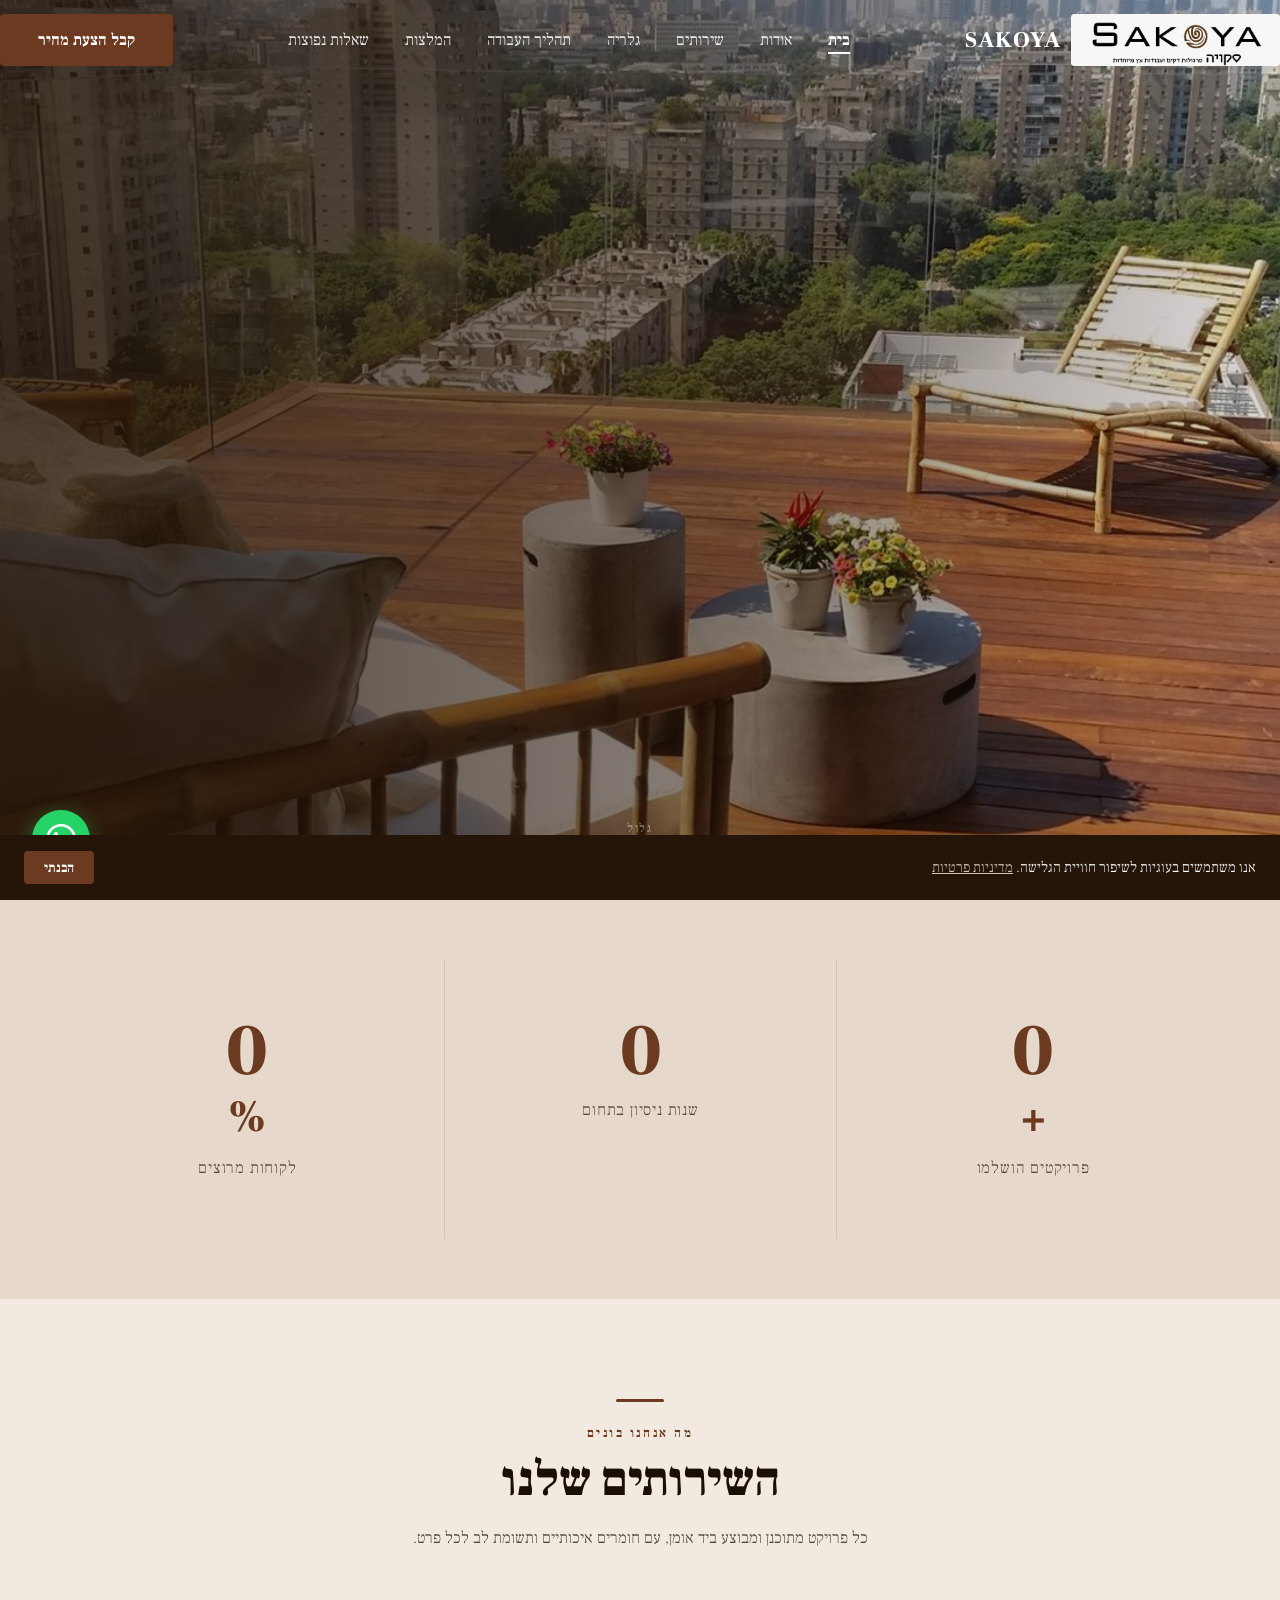
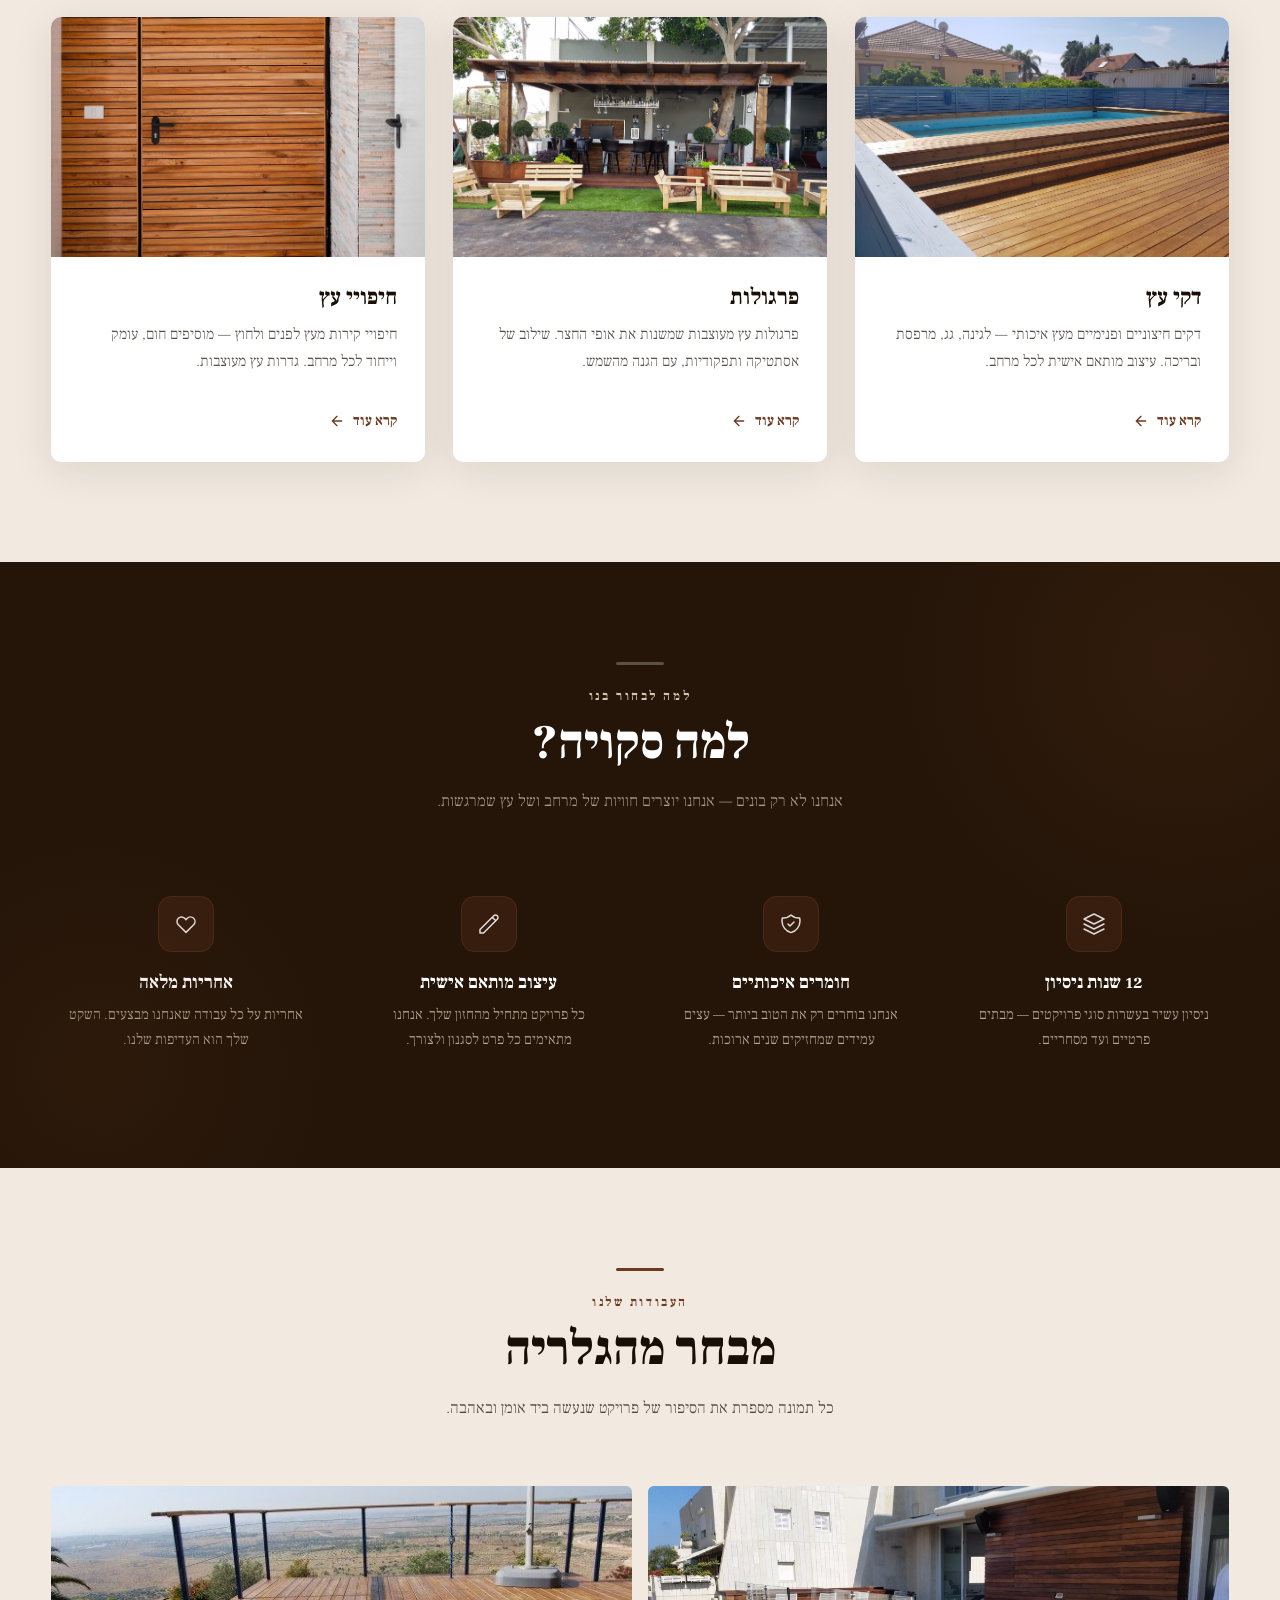
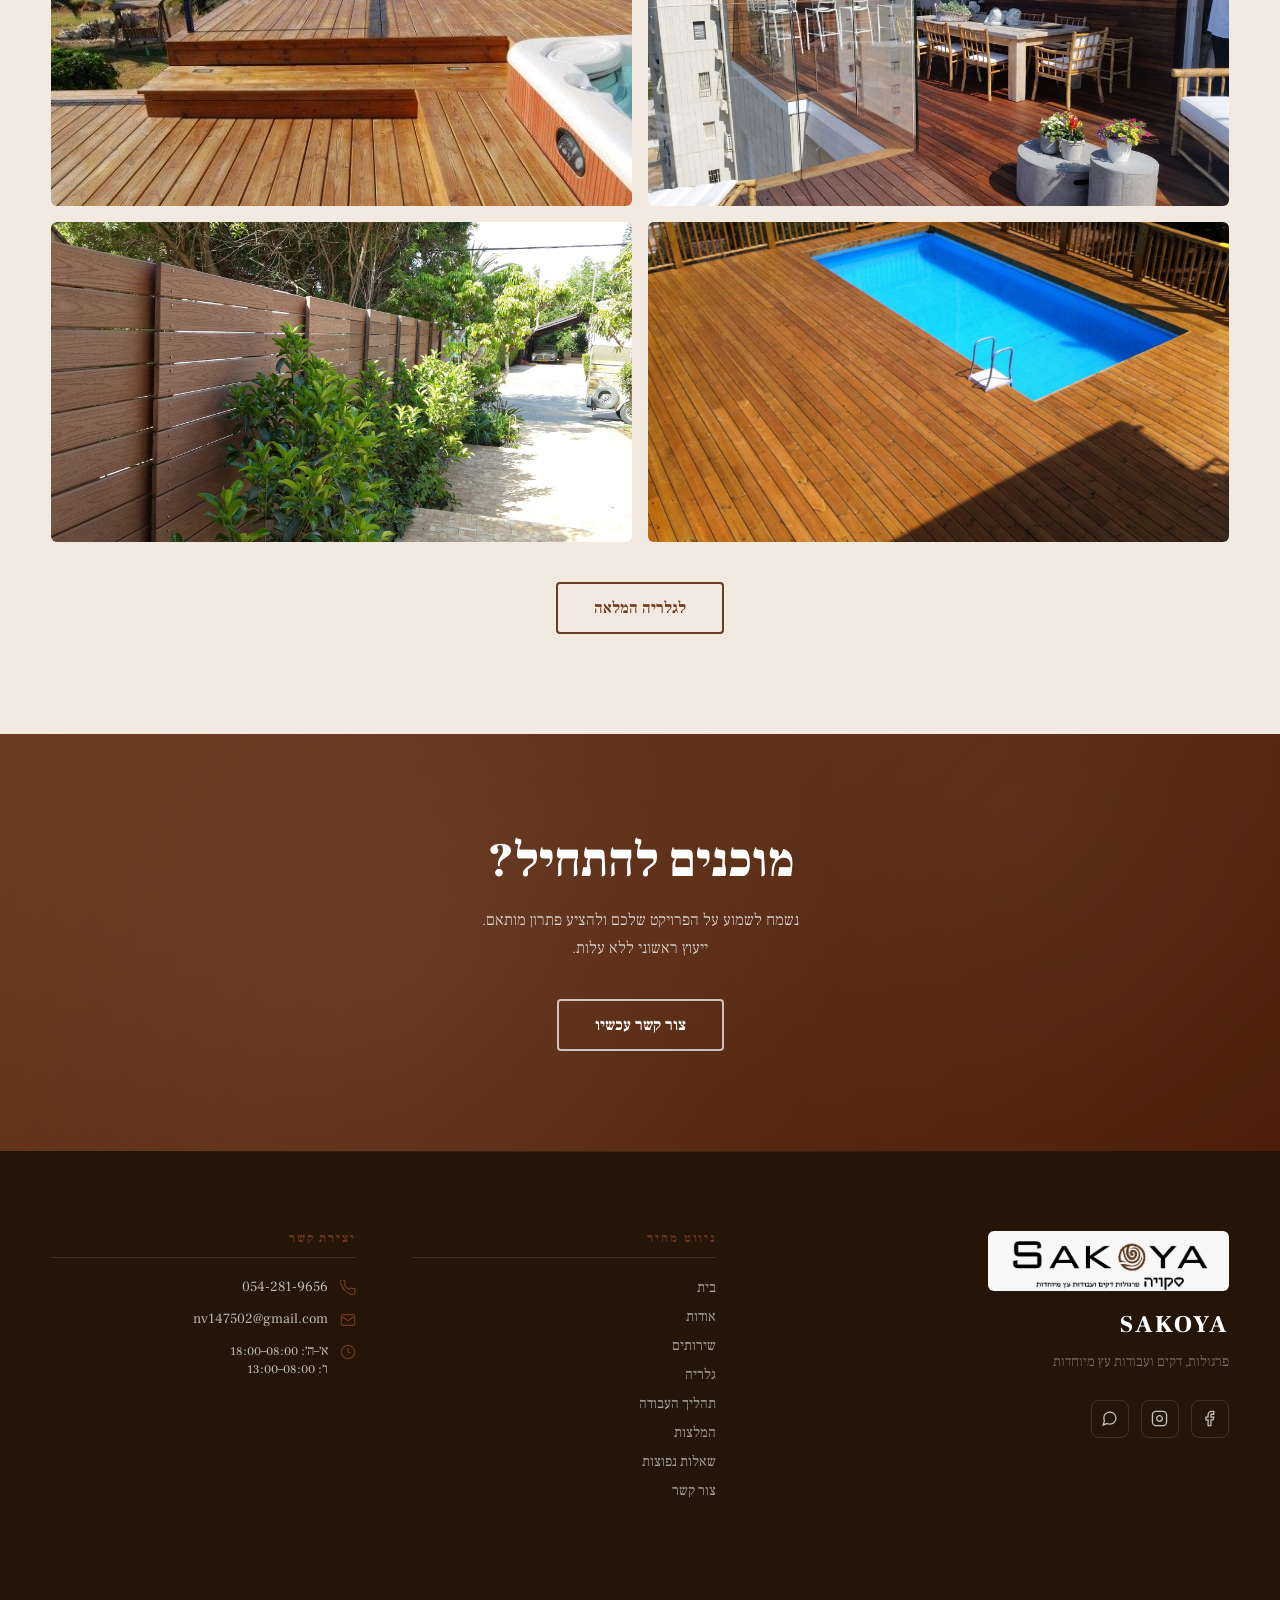
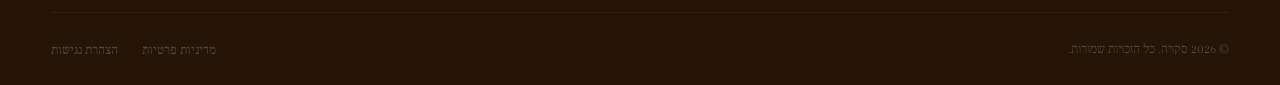
==== index.html @ 1f985a4d "Mega upgrade: UX, performance, security, SEO, animations - main.js: scroll progress bar, mobile stic" ====
﻿<!DOCTYPE html>
<html lang="he" dir="rtl">
<head>
  <meta charset="UTF-8">
  <meta name="viewport" content="width=device-width, initial-scale=1.0">
  <title>סקויה — דקים, פרגולות ועבודות עץ מיוחדות</title>
  <meta name="description" content="סקויה בונה דקים, פרגולות וחיפויי עץ מיוחדים ברחבי הארץ. 12 שנות ניסיון, 150+ פרויקטים, 98% לקוחות מרוצים. קבל הצעת מחיר ללא עלות.">
  <meta name="robots" content="index, follow">
  <link rel="canonical" href="https://sakoya.co.il/">

  <!-- Open Graph -->
  <meta property="og:type"        content="website">
  <meta property="og:url"         content="https://sakoya.co.il/">
  <meta property="og:title"       content="סקויה — דקים, פרגולות ועבודות עץ מיוחדות">
  <meta property="og:description" content="בניית דקים, פרגולות וחיפויי עץ מיוחדים. 12 שנות ניסיון, איכות ללא פשרות.">
  <meta property="og:image"       content="https://sakoya-website.netlify.app/og-image.jpg">
  <meta property="og:locale"      content="he_IL">

  <!-- Twitter Card -->
  <meta name="twitter:card"        content="summary_large_image">
  <meta name="twitter:title"       content="סקויה — דקים, פרגולות ועבודות עץ מיוחדות">
  <meta name="twitter:description" content="בניית דקים, פרגולות וחיפויי עץ מיוחדים.">
  <meta name="twitter:image"       content="https://sakoya-website.netlify.app/og-image.jpg">

  <!-- Favicon placeholder -->
  <link rel="icon" type="image/jpeg" href="תמונות/IMG_7262.jpeg">

  <!-- Preconnect -->
  <link rel="preconnect" href="https://fonts.googleapis.com">
  <link rel="preconnect" href="https://fonts.gstatic.com" crossorigin>
  <link rel="preconnect" href="https://cdnjs.cloudflare.com">

  <!-- Preload hero image for LCP -->
  <link rel="preload" as="image" href="תמונות/20150710_093904.jpg" fetchpriority="high">

  <!-- Google Fonts -->
  <link href="https://fonts.googleapis.com/css2?family=Frank+Ruhl+Libre:wght@300;400;700;900&display=swap" rel="stylesheet">

  <!-- Styles -->
  <link rel="stylesheet" href="styles.css">

  <!-- AOS -->
  <link rel="stylesheet" href="https://cdnjs.cloudflare.com/ajax/libs/aos/2.3.4/aos.css">

  <!-- Schema.org: LocalBusiness -->
  <script type="application/ld+json">
  {
    "@context": "https://schema.org",
    "@type": "LocalBusiness",
    "name": "סקויה",
    "alternateName": "SAKOYA",
    "url": "https://sakoya.co.il",
    "logo": "https://sakoya-website.netlify.app/תמונות/IMG_7262.jpeg",
    "image": "https://sakoya-website.netlify.app/og-image.jpg",
    "telephone": "+972-54-281-9656",
    "email": "nv147502@gmail.com",
    "address": {
      "@type": "PostalAddress",
      "addressLocality": "תל אביב",
      "addressCountry": "IL"
    },
    "openingHours": ["Su-Th 08:00-18:00", "Fr 08:00-13:00"],
    "description": "בניית דקים, פרגולות וחיפויי עץ מיוחדים ברחבי הארץ. 12 שנות ניסיון, 150+ פרויקטים מוצלחים.",
    "priceRange": "₪₪₪",
    "aggregateRating": {
      "@type": "AggregateRating",
      "ratingValue": "5",
      "reviewCount": "150",
      "bestRating": "5"
    },
    "sameAs": []
  }
  </script>

  <!-- Google Analytics 4 — הוסף Measurement ID -->
  <!--
  <script async src="https://www.googletagmanager.com/gtag/js?id=G-XXXXXXXXXX"></script>
  <script>
    window.dataLayer = window.dataLayer || [];
    function gtag(){dataLayer.push(arguments);}
    gtag('js', new Date());
    gtag('config', 'G-XXXXXXXXXX');
  </script>
  -->

  <!-- Security headers (set via server, noted here for reference) -->
  <!-- X-Frame-Options: DENY -->
  <!-- X-Content-Type-Options: nosniff -->
</head>

<body>

  <a href="#main-content" class="skip-link">דלג לתוכן הראשי</a>

  <!-- ══════════════════════════════════════
       NAVIGATION
  ══════════════════════════════════════ -->
  <nav class="nav on-hero" role="navigation" aria-label="ניווט ראשי">
    <div class="container nav-inner">

      <!-- Logo (right in RTL) -->
      <a href="index.html" class="nav-logo" aria-label="סקויה — עמוד הבית">
        <img src="תמונות/IMG_7262.jpeg" alt="לוגו סקויה" height="52" loading="eager">
        <span class="nav-logo-name">SAKOYA</span>
      </a>

      <!-- Center links (desktop) -->
      <ul class="nav-links" role="list">
        <li><a href="index.html"        class="nav-link" aria-current="page">בית</a></li>
        <li><a href="about.html"        class="nav-link">אודות</a></li>
        <li><a href="services.html"     class="nav-link">שירותים</a></li>
        <li><a href="gallery.html"      class="nav-link">גלריה</a></li>
        <li><a href="process.html"      class="nav-link">תהליך העבודה</a></li>
        <li><a href="testimonials.html" class="nav-link">המלצות</a></li>
        <li><a href="faq.html"          class="nav-link">שאלות נפוצות</a></li>
      </ul>

      <!-- CTA (left in RTL) -->
      <div class="nav-cta">
        <a href="contact.html" class="btn btn-primary" data-track="nav_cta_click" aria-label="קבל הצעת מחיר ללא עלות">
          קבל הצעת מחיר
        </a>
      </div>

      <!-- Hamburger -->
      <button class="nav-hamburger" aria-label="פתח תפריט ניווט" aria-expanded="false" aria-controls="nav-drawer">
        <span></span>
        <span></span>
        <span></span>
      </button>
    </div>
  </nav>

  <!-- Mobile drawer -->
  <div class="nav-overlay" aria-hidden="true"></div>
  <nav id="nav-drawer" class="nav-drawer" aria-label="תפריט נייד">
    <ul role="list">
      <li><a href="index.html"        class="nav-link" aria-current="page">בית</a></li>
      <li><a href="about.html"        class="nav-link">אודות</a></li>
      <li><a href="services.html"     class="nav-link">שירותים</a></li>
      <li><a href="gallery.html"      class="nav-link">גלריה</a></li>
      <li><a href="process.html"      class="nav-link">תהליך העבודה</a></li>
      <li><a href="testimonials.html" class="nav-link">המלצות</a></li>
      <li><a href="faq.html"          class="nav-link">שאלות נפוצות</a></li>
    </ul>
    <a href="contact.html" class="btn btn-primary" data-track="drawer_cta_click">קבל הצעת מחיר</a>
  </nav>

  <main id="main-content">

    <!-- ══════════════════════════════════════
         HERO
    ══════════════════════════════════════ -->
    <section class="hero" aria-label="כותרת ראשית">
      <div class="hero-img-wrap" aria-hidden="true">
        <img
          src="תמונות/20150710_093904.jpg"
          alt=""
          loading="eager"
          fetchpriority="high"
        >
      </div>
      <div class="hero-overlay" aria-hidden="true"></div>

      <div class="container">
        <div class="hero-content">
          <p class="hero-label">פרגולות · דקים · עבודות עץ</p>

          <h1 class="hero-title">
            <span class="word">כשהעץ</span>
            <span class="word">מספר</span>
            <span class="word">סיפור</span>
          </h1>

          <p class="hero-sub">
            פרגולות, דקים ועבודות עץ מיוחדות — מהחלום לביצוע.<br>
            12 שנות ניסיון, איכות שמדברת בעד עצמה.
          </p>

          <div class="hero-actions">
            <a href="contact.html" class="btn btn-primary" data-track="hero_cta_click" aria-label="קבל הצעת מחיר ללא עלות">
              קבל הצעת מחיר
              <svg width="18" height="18" viewBox="0 0 24 24" fill="none" stroke="currentColor" stroke-width="2" aria-hidden="true">
                <path d="M19 12H5M12 5l-7 7 7 7"/>
              </svg>
            </a>
            <a href="gallery.html" class="btn btn-outline" aria-label="עבור לגלריית הפרויקטים שלנו">
              הגלריה שלנו
            </a>
          </div>
        </div>
      </div>

      <!-- Scroll hint -->
      <div class="hero-scroll-hint" aria-hidden="true">
        <span>גלול</span>
        <svg viewBox="0 0 24 24"><path d="M12 5v14M5 12l7 7 7-7" stroke-width="1.5" stroke-linecap="round"/></svg>
      </div>
    </section>

    <!-- ══════════════════════════════════════
         STATS
    ══════════════════════════════════════ -->
    <section class="stats section-sm" aria-label="נתוני החברה">
      <div class="container">
        <div class="stats-grid">

          <div class="stat-item" data-aos="fade-up" data-aos-delay="0">
            <span class="stat-number" data-target="150" aria-label="150 פרויקטים">0</span><span class="stat-suffix" aria-hidden="true">+</span>
            <p class="stat-label">פרויקטים הושלמו</p>
          </div>

          <div class="stat-item" data-aos="fade-up" data-aos-delay="100">
            <span class="stat-number" data-target="12" aria-label="12 שנות ניסיון">0</span>
            <p class="stat-label">שנות ניסיון בתחום</p>
          </div>

          <div class="stat-item" data-aos="fade-up" data-aos-delay="200">
            <span class="stat-number" data-target="98" aria-label="98 אחוז לקוחות מרוצים">0</span><span class="stat-suffix" aria-hidden="true">%</span>
            <p class="stat-label">לקוחות מרוצים</p>
          </div>

        </div>
      </div>
    </section>

    <!-- ══════════════════════════════════════
         SERVICES
    ══════════════════════════════════════ -->
    <section class="section" aria-labelledby="services-heading">
      <div class="container">

        <div class="section-header">
          <span class="section-label">מה אנחנו בונים</span>
          <h2 id="services-heading">השירותים שלנו</h2>
          <p>כל פרויקט מתוכנן ומבוצע ביד אומן, עם חומרים איכותיים ותשומת לב לכל פרט.</p>
        </div>

        <div class="services-grid">

          <!-- דקים -->
          <article class="service-card" data-aos="fade-up" data-aos-delay="0">
            <div class="service-card-img">
              <img
                src="תמונות/IMG-20180402-WA0049.jpg"
                alt="דק עץ מעוצב עם עצים ופרגולה"
                loading="lazy"
              >
            </div>
            <div class="service-card-body">
              <h3>דקי עץ</h3>
              <p>דקים חיצוניים ופנימיים מעץ איכותי — לגינה, גג, מרפסת ובריכה. עיצוב מותאם אישית לכל מרחב.</p>
              <a href="services.html#decks" class="service-link" aria-label="קרא עוד על דקי עץ">
                קרא עוד
                <svg viewBox="0 0 24 24" aria-hidden="true"><path d="M5 12h14M12 5l7 7-7 7" stroke-width="2" stroke-linecap="round"/></svg>
              </a>
            </div>
          </article>

          <!-- פרגולות -->
          <article class="service-card" data-aos="fade-up" data-aos-delay="120">
            <div class="service-card-img">
              <img
                src="תמונות/20140721_102138.jpg"
                alt="פרגולת עץ עם אזור בר חיצוני"
                loading="lazy"
              >
            </div>
            <div class="service-card-body">
              <h3>פרגולות</h3>
              <p>פרגולות עץ מעוצבות שמשנות את אופי החצר. שילוב של אסתטיקה ותפקודיות, עם הגנה מהשמש.</p>
              <a href="services.html#pergolas" class="service-link" aria-label="קרא עוד על פרגולות עץ">
                קרא עוד
                <svg viewBox="0 0 24 24" aria-hidden="true"><path d="M5 12h14M12 5l7 7-7 7" stroke-width="2" stroke-linecap="round"/></svg>
              </a>
            </div>
          </article>

          <!-- חיפויים -->
          <article class="service-card" data-aos="fade-up" data-aos-delay="240">
            <div class="service-card-img">
              <img
                src="תמונות/MG_5925-1.jpg"
                alt="חיפוי עץ דקורטיבי פנימי"
                loading="lazy"
              >
            </div>
            <div class="service-card-body">
              <h3>חיפויי עץ</h3>
              <p>חיפויי קירות מעץ לפנים ולחוץ — מוסיפים חום, עומק וייחוד לכל מרחב. גדרות עץ מעוצבות.</p>
              <a href="services.html#cladding" class="service-link" aria-label="קרא עוד על חיפויי עץ">
                קרא עוד
                <svg viewBox="0 0 24 24" aria-hidden="true"><path d="M5 12h14M12 5l7 7-7 7" stroke-width="2" stroke-linecap="round"/></svg>
              </a>
            </div>
          </article>

        </div>
      </div>
    </section>

    <!-- ══════════════════════════════════════
         WHY SAKOYA (DARK)
    ══════════════════════════════════════ -->
    <section class="section why-section" aria-labelledby="why-heading">
      <div class="container">

        <div class="section-header">
          <span class="section-label" style="color: var(--color-stone);">למה לבחור בנו</span>
          <h2 id="why-heading" style="color:#fff;">למה סקויה?</h2>
          <p style="color: var(--color-stone);">אנחנו לא רק בונים — אנחנו יוצרים חוויות של מרחב ושל עץ שמרגשות.</p>
        </div>

        <div class="features-grid">

          <div class="feature-item" data-aos="fade-up" data-aos-delay="0">
            <div class="feature-icon" aria-hidden="true">
              <svg viewBox="0 0 24 24"><path d="M12 2L2 7l10 5 10-5-10-5zM2 17l10 5 10-5M2 12l10 5 10-5" stroke-linecap="round" stroke-linejoin="round"/></svg>
            </div>
            <h3>12 שנות ניסיון</h3>
            <p>ניסיון עשיר בעשרות סוגי פרויקטים — מבתים פרטיים ועד מסחריים.</p>
          </div>

          <div class="feature-item" data-aos="fade-up" data-aos-delay="100">
            <div class="feature-icon" aria-hidden="true">
              <svg viewBox="0 0 24 24"><path d="M9 12l2 2 4-4m5.618-4.016A11.955 11.955 0 0112 2.944a11.955 11.955 0 01-8.618 3.04A12.02 12.02 0 003 9c0 5.591 3.824 10.29 9 11.622 5.176-1.332 9-6.03 9-11.622 0-1.042-.133-2.052-.382-3.016z" stroke-linecap="round" stroke-linejoin="round"/></svg>
            </div>
            <h3>חומרים איכותיים</h3>
            <p>אנחנו בוחרים רק את הטוב ביותר — עצים עמידים שמחזיקים שנים ארוכות.</p>
          </div>

          <div class="feature-item" data-aos="fade-up" data-aos-delay="200">
            <div class="feature-icon" aria-hidden="true">
              <svg viewBox="0 0 24 24"><path d="M15.232 5.232l3.536 3.536m-2.036-5.036a2.5 2.5 0 113.536 3.536L6.5 21.036H3v-3.572L16.732 3.732z" stroke-linecap="round" stroke-linejoin="round"/></svg>
            </div>
            <h3>עיצוב מותאם אישית</h3>
            <p>כל פרויקט מתחיל מהחזון שלך. אנחנו מתאימים כל פרט לסגנון ולצורך.</p>
          </div>

          <div class="feature-item" data-aos="fade-up" data-aos-delay="300">
            <div class="feature-icon" aria-hidden="true">
              <svg viewBox="0 0 24 24"><path d="M4.318 6.318a4.5 4.5 0 000 6.364L12 20.364l7.682-7.682a4.5 4.5 0 00-6.364-6.364L12 7.636l-1.318-1.318a4.5 4.5 0 00-6.364 0z" stroke-linecap="round" stroke-linejoin="round"/></svg>
            </div>
            <h3>אחריות מלאה</h3>
            <p>אחריות על כל עבודה שאנחנו מבצעים. השקט שלך הוא העדיפות שלנו.</p>
          </div>

        </div>
      </div>
    </section>

    <!-- ══════════════════════════════════════
         GALLERY PREVIEW
    ══════════════════════════════════════ -->
    <section class="section" aria-labelledby="gallery-preview-heading">
      <div class="container">

        <div class="section-header">
          <span class="section-label">העבודות שלנו</span>
          <h2 id="gallery-preview-heading">מבחר מהגלריה</h2>
          <p>כל תמונה מספרת את הסיפור של פרויקט שנעשה ביד אומן ובאהבה.</p>
        </div>

        <div class="gallery-preview-grid">

          <div
            class="gallery-item"
            data-aos="fade-up"
            data-aos-delay="0"
            data-lightbox="תמונות/20150710_094515.jpg"
            data-alt="דק גג עם שולחן אירוח ונוף לעיר"
            role="button"
            tabindex="0"
            aria-label="הצג תמונה: דק גג עם שולחן אירוח"
          >
            <img
              src="תמונות/20150710_094515.jpg"
              alt="דק גג עם שולחן אירוח ונוף לעיר"
              loading="lazy"
            >
            <div class="gallery-item-overlay" aria-hidden="true">
              <p class="gallery-item-caption">דק גג עם אזור אירוח</p>
            </div>
          </div>

          <div
            class="gallery-item"
            data-aos="fade-up"
            data-aos-delay="100"
            data-lightbox="תמונות/IMG_0349.JPG"
            data-alt="דק פרטי עם ג'קוזי ונוף פנורמי"
            role="button"
            tabindex="0"
            aria-label="הצג תמונה: דק עם ג'קוזי ונוף"
          >
            <img
              src="תמונות/IMG_0349.JPG"
              alt="דק פרטי עם ג'קוזי ונוף פנורמי"
              loading="lazy"
            >
            <div class="gallery-item-overlay" aria-hidden="true">
              <p class="gallery-item-caption">דק פרטי עם ג'קוזי</p>
            </div>
          </div>

          <div
            class="gallery-item"
            data-aos="fade-up"
            data-aos-delay="0"
            data-lightbox="תמונות/IMG_0350.JPG"
            data-alt="דק בריכה עם מעקה עץ"
            role="button"
            tabindex="0"
            aria-label="הצג תמונה: דק בריכה"
          >
            <img
              src="תמונות/IMG_0350.JPG"
              alt="דק בריכה עם מעקה עץ"
              loading="lazy"
            >
            <div class="gallery-item-overlay" aria-hidden="true">
              <p class="gallery-item-caption">דק בריכה עם מעקה</p>
            </div>
          </div>

          <div
            class="gallery-item"
            data-aos="fade-up"
            data-aos-delay="100"
            data-lightbox="תמונות/20140429_085534.jpg"
            data-alt="גדר עץ מעוצבת עם דשא"
            role="button"
            tabindex="0"
            aria-label="הצג תמונה: גדר עץ מעוצבת"
          >
            <img
              src="תמונות/20140429_085534.jpg"
              alt="גדר עץ מעוצבת עם דשא ירוק"
              loading="lazy"
            >
            <div class="gallery-item-overlay" aria-hidden="true">
              <p class="gallery-item-caption">גדר עץ מעוצבת</p>
            </div>
          </div>

        </div>

        <div class="gallery-preview-cta" data-aos="fade-up">
          <a href="gallery.html" class="btn btn-outline-dark" aria-label="עבור לגלריה המלאה">
            לגלריה המלאה
          </a>
        </div>

      </div>
    </section>

    <!-- ══════════════════════════════════════
         CTA BANNER
    ══════════════════════════════════════ -->
    <section class="cta-banner" aria-labelledby="cta-heading">
      <div class="container">
        <h2 id="cta-heading" data-aos="fade-up">מוכנים להתחיל?</h2>
        <p data-aos="fade-up" data-aos-delay="80">
          נשמח לשמוע על הפרויקט שלכם ולהציע פתרון מותאם.<br>
          ייעוץ ראשוני ללא עלות.
        </p>
        <a
          href="contact.html"
          class="btn btn-outline"
          data-track="cta_banner_click"
          data-aos="fade-up"
          data-aos-delay="160"
          aria-label="צור קשר לייעוץ ראשוני ללא עלות"
        >
          צור קשר עכשיו
        </a>
      </div>
    </section>

  </main>

  <!-- ══════════════════════════════════════
       FOOTER
  ══════════════════════════════════════ -->
  <footer class="footer" role="contentinfo">
    <div class="container">
      <div class="footer-grid">

        <!-- Brand -->
        <div class="footer-brand">
          <img src="תמונות/IMG_7262.jpeg" alt="לוגו סקויה" loading="lazy">
          <p class="footer-brand-name">SAKOYA</p>
          <p class="footer-tagline">פרגולות, דקים ועבודות עץ מיוחדות</p>
          <div class="footer-social" aria-label="רשתות חברתיות">
            <a href="#" aria-label="דף הפייסבוק של סקויה" rel="noopener noreferrer">
              <svg viewBox="0 0 24 24" aria-hidden="true"><path d="M18 2h-3a5 5 0 00-5 5v3H7v4h3v8h4v-8h3l1-4h-4V7a1 1 0 011-1h3z"/></svg>
            </a>
            <a href="#" aria-label="פרופיל האינסטגרם של סקויה" rel="noopener noreferrer">
              <svg viewBox="0 0 24 24" aria-hidden="true"><rect x="2" y="2" width="20" height="20" rx="5" ry="5"/><path d="M16 11.37A4 4 0 1112.63 8 4 4 0 0116 11.37z"/><line x1="17.5" y1="6.5" x2="17.51" y2="6.5"/></svg>
            </a>
            <a href="https://wa.me/972542819656" aria-label="שלח הודעת וואטסאפ לסקויה" rel="noopener noreferrer">
              <svg viewBox="0 0 24 24" aria-hidden="true"><path d="M21 11.5a8.38 8.38 0 01-.9 3.8 8.5 8.5 0 01-7.6 4.7 8.38 8.38 0 01-3.8-.9L3 21l1.9-5.7a8.38 8.38 0 01-.9-3.8 8.5 8.5 0 014.7-7.6 8.38 8.38 0 013.8-.9h.5a8.48 8.48 0 018 8v.5z"/></svg>
            </a>
          </div>
        </div>

        <!-- Quick links -->
        <div class="footer-col">
          <h4>ניווט מהיר</h4>
          <nav class="footer-links" aria-label="קישורים מהירים">
            <a href="index.html">בית</a>
            <a href="about.html">אודות</a>
            <a href="services.html">שירותים</a>
            <a href="gallery.html">גלריה</a>
            <a href="process.html">תהליך העבודה</a>
            <a href="testimonials.html">המלצות</a>
            <a href="faq.html">שאלות נפוצות</a>
            <a href="contact.html">צור קשר</a>
          </nav>
        </div>

        <!-- Contact -->
        <div class="footer-col">
          <h4>יצירת קשר</h4>
          <ul class="footer-contact-list" role="list">
            <li class="footer-contact-item">
              <svg viewBox="0 0 24 24" aria-hidden="true"><path d="M22 16.92v3a2 2 0 01-2.18 2 19.79 19.79 0 01-8.63-3.07A19.5 19.5 0 013.07 9.8 19.79 19.79 0 01.02 1.18 2 2 0 012 0h3a2 2 0 012 1.72c.127.96.361 1.903.7 2.81a2 2 0 01-.45 2.11L6.91 7.91a16 16 0 006.18 6.18l1.27-1.27a2 2 0 012.11-.45c.907.339 1.85.573 2.81.7A2 2 0 0122 16.92z" stroke-linecap="round" stroke-linejoin="round"/></svg>
              <span><a href="tel:+972542819656" style="color:inherit;">054-281-9656</a></span>
            </li>
            <li class="footer-contact-item">
              <svg viewBox="0 0 24 24" aria-hidden="true"><path d="M4 4h16c1.1 0 2 .9 2 2v12c0 1.1-.9 2-2 2H4c-1.1 0-2-.9-2-2V6c0-1.1.9-2 2-2z"/><polyline points="22,6 12,13 2,6"/></svg>
              <span><a href="mailto:nv147502@gmail.com" style="color:inherit;">nv147502@gmail.com</a></span>
            </li>
            <li class="footer-contact-item">
              <svg viewBox="0 0 24 24" aria-hidden="true"><circle cx="12" cy="12" r="10"/><polyline points="12 6 12 12 16 14"/></svg>
              <span>א׳–ה׳: 08:00–18:00<br>ו׳: 08:00–13:00</span>
            </li>
          </ul>
        </div>

      </div>

      <!-- Bottom bar -->
      <div class="footer-bottom">
        <p>© <span class="copyright-year">2025</span> סקויה. כל הזכויות שמורות.</p>
        <div class="footer-bottom-links">
          <a href="privacy.html">מדיניות פרטיות</a>
          <a href="accessibility.html">הצהרת נגישות</a>
          
        </div>
      </div>
    </div>
  </footer>

  <!-- ══════════════════════════════════════
       FLOATING ELEMENTS
  ══════════════════════════════════════ -->

  <!-- Scroll progress bar -->
  <div class="scroll-progress" aria-hidden="true"></div>

  <!-- Mobile sticky CTA -->
  <div class="mobile-cta-bar" aria-hidden="true">
    <a href="tel:+972542819656" class="btn btn-outline">
      <svg viewBox="0 0 24 24" width="18" height="18" fill="none" stroke="currentColor" stroke-width="2" aria-hidden="true"><path d="M22 16.92v3a2 2 0 01-2.18 2 19.79 19.79 0 01-8.63-3.07A19.5 19.5 0 013.07 9.8 19.79 19.79 0 01.02 1.18 2 2 0 012 0h3a2 2 0 012 1.72c.127.96.361 1.903.7 2.81a2 2 0 01-.45 2.11L6.91 7.91a16 16 0 006.18 6.18l1.27-1.27a2 2 0 012.11-.45c.907.339 1.85.573 2.81.7A2 2 0 0122 16.92z"/></svg>
      התקשר עכשיו
    </a>
    <a href="contact.html" class="btn btn-primary">קבל הצעת מחיר</a>
  </div>

  <!-- WhatsApp -->
  <a
    href="https://wa.me/972542819656"
    class="wa-btn"
    aria-label="שלח הודעת וואטסאפ לסקויה"
    target="_blank"
    rel="noopener noreferrer"
    data-track="whatsapp_click"
  >
    <svg viewBox="0 0 24 24" aria-hidden="true">
      <path d="M17.472 14.382c-.297-.149-1.758-.867-2.03-.967-.273-.099-.471-.148-.67.15-.197.297-.767.966-.94 1.164-.173.199-.347.223-.644.075-.297-.15-1.255-.463-2.39-1.475-.883-.788-1.48-1.761-1.653-2.059-.173-.297-.018-.458.13-.606.134-.133.298-.347.446-.52.149-.174.198-.298.298-.497.099-.198.05-.371-.025-.52-.075-.149-.669-1.612-.916-2.207-.242-.579-.487-.5-.669-.51-.173-.008-.371-.01-.57-.01-.198 0-.52.074-.792.372-.272.297-1.04 1.016-1.04 2.479 0 1.462 1.065 2.875 1.213 3.074.149.198 2.096 3.2 5.077 4.487.709.306 1.262.489 1.694.625.712.227 1.36.195 1.871.118.571-.085 1.758-.719 2.006-1.413.248-.694.248-1.289.173-1.413-.074-.124-.272-.198-.57-.347m-5.421 7.403h-.004a9.87 9.87 0 01-5.031-1.378l-.361-.214-3.741.982.998-3.648-.235-.374a9.86 9.86 0 01-1.51-5.26c.001-5.45 4.436-9.884 9.888-9.884 2.64 0 5.122 1.03 6.988 2.898a9.825 9.825 0 012.893 6.994c-.003 5.45-4.437 9.884-9.885 9.884m8.413-18.297A11.815 11.815 0 0012.05 0C5.495 0 .16 5.335.157 11.892c0 2.096.547 4.142 1.588 5.945L.057 24l6.305-1.654a11.882 11.882 0 005.683 1.448h.005c6.554 0 11.89-5.335 11.893-11.893a11.821 11.821 0 00-3.48-8.413z"/>
    </svg>
  </a>

  <!-- Back to top -->
  <button class="scroll-top" aria-label="חזור לראש העמוד">
    <svg viewBox="0 0 24 24" stroke-width="2" stroke-linecap="round" aria-hidden="true">
      <path d="M12 19V5M5 12l7-7 7 7"/>
    </svg>
  </button>

  <!-- Lightbox -->
  <div class="lightbox" role="dialog" aria-modal="true" aria-label="תצוגת תמונה" tabindex="-1">
    <button class="lightbox-close" aria-label="סגור תמונה"><svg viewBox="0 0 24 24" stroke-width="2" stroke-linecap="round" aria-hidden="true"><path d="M18 6L6 18M6 6l12 12"/></svg></button>
    <button class="lightbox-prev" aria-label="תמונה קודמת"><svg viewBox="0 0 24 24" stroke-width="2" stroke-linecap="round" aria-hidden="true"><path d="M9 18l6-6-6-6"/></svg></button>
    <img class="lightbox-img" src="" alt="" loading="lazy">
    <button class="lightbox-next" aria-label="תמונה הבאה"><svg viewBox="0 0 24 24" stroke-width="2" stroke-linecap="round" aria-hidden="true"><path d="M15 18l-6-6 6-6"/></svg></button>
  </div>

  <!-- Custom cursor -->
  <div class="cursor-dot"  aria-hidden="true"></div>
  <div class="cursor-ring" aria-hidden="true"></div>

  <!-- ── Scripts ── -->
  <script src="https://cdnjs.cloudflare.com/ajax/libs/gsap/3.12.5/gsap.min.js" defer></script>
  <script src="https://cdnjs.cloudflare.com/ajax/libs/gsap/3.12.5/ScrollTrigger.min.js" defer></script>
  <script src="https://cdnjs.cloudflare.com/ajax/libs/aos/2.3.4/aos.js" defer></script>
  <script src="main.js" defer></script>

  <!-- Cookie banner (minimal) -->
  <script>
    if (!localStorage.getItem('cookie-ok')) {
      const bar = document.createElement('div');
      bar.id = 'cookie-bar';
      bar.setAttribute('role', 'alert');
      bar.innerHTML = '<p>אנו משתמשים בעוגיות לשיפור חוויית הגלישה. <a href="privacy.html">מדיניות פרטיות</a></p>' +
        '<button onclick="this.parentElement.remove();localStorage.setItem(\'cookie-ok\',1)" aria-label="סגור הודעת עוגיות">הבנתי</button>';
      bar.style.cssText = 'position:fixed;bottom:0;left:0;right:0;background:var(--color-dark);color:#fff;' +
        'padding:16px 24px;display:flex;align-items:center;justify-content:space-between;gap:16px;' +
        'z-index:150;font-family:var(--font);font-size:.9rem;flex-wrap:wrap;';
      bar.querySelector('a').style.cssText = 'color:var(--color-stone);text-decoration:underline;';
      bar.querySelector('button').style.cssText = 'background:var(--color-accent);color:#fff;border:none;' +
        'padding:8px 20px;border-radius:4px;cursor:pointer;font-family:inherit;font-weight:700;white-space:nowrap;';
      document.body.appendChild(bar);
    }
  </script>

</body>
</html>
---- styles.css ----
/* =====================================================
   SAKOYA — Global Styles
   ===================================================== */

/* ── Variables ── */
:root {
  --color-bg:      #F2EAE0;
  --color-bg2:     #E6D9CC;
  --color-stone:   #D4C4B0;
  --color-accent:  #6B3A20;
  --color-text:    #1A0F06;
  --color-dark:    #241508;
  --color-white:   #FAF6F1;

  --font:          'Frank Ruhl Libre', serif;

  --nav-h:         80px;
  --container:     1280px;
  --section-py:    100px;
  --radius:        4px;
  --transition:    0.3s ease;
  --shadow:        0 8px 40px rgba(26,15,6,0.10);
  --shadow-deep:   0 24px 64px rgba(26,15,6,0.20);
}

/* ── Reset ── */
*, *::before, *::after { box-sizing: border-box; margin: 0; padding: 0; }
html { scroll-behavior: smooth; font-size: 16px; }
body {
  font-family: var(--font);
  color: var(--color-text);
  background: var(--color-bg);
  direction: rtl;
  overflow-x: hidden;
  opacity: 0;
  transition: opacity 0.35s ease;
}
body.page-visible { opacity: 1; }
img { display: block; max-width: 100%; }
a { text-decoration: none; color: inherit; }
ul { list-style: none; }
button { font-family: var(--font); cursor: pointer; border: none; background: none; }
::selection { background: rgba(107,58,32,0.30); color: var(--color-dark); }

/* ── Typography ── */
h1, h2, h3, h4 { line-height: 1.15; }
h1 { font-size: clamp(2.8rem, 6vw, 5rem); font-weight: 900; }
h2 { font-size: clamp(2rem, 4vw, 3rem);   font-weight: 900; }
h3 { font-size: clamp(1.3rem, 2.5vw, 1.8rem); font-weight: 700; }
p  { line-height: 1.8; font-weight: 300; }

/* ── Layout ── */
.container {
  width: 92%;
  max-width: var(--container);
  margin-inline: auto;
}
.section { padding: var(--section-py) 0; }
.section-sm { padding: 60px 0; }
.section-dark {
  background: var(--color-dark);
  color: var(--color-white);
}
.section-alt { background: var(--color-bg2); }

.section-header {
  text-align: center;
  margin-bottom: 64px;
}
.section-header h2 { margin-bottom: 16px; }
.section-header p  { max-width: 600px; margin-inline: auto; opacity: 0.75; }

.section-label {
  display: inline-block;
  font-size: 0.8rem;
  font-weight: 700;
  letter-spacing: 0.2em;
  color: var(--color-accent);
  text-transform: uppercase;
  margin-bottom: 12px;
}

/* ── Buttons ── */
.btn {
  display: inline-flex;
  align-items: center;
  gap: 10px;
  padding: 14px 36px;
  font-family: var(--font);
  font-size: 1rem;
  font-weight: 700;
  border-radius: var(--radius);
  cursor: pointer;
  position: relative;
  overflow: hidden;
  transition: transform var(--transition), box-shadow var(--transition);
  min-height: 52px;
}
.btn:active { transform: scale(0.97); }

.btn-primary {
  background: var(--color-accent);
  color: #fff;
  border: 2px solid var(--color-accent);
}
.btn-primary::before {
  content: '';
  position: absolute;
  top: 0;
  right: -80%;
  width: 60%;
  height: 100%;
  background: linear-gradient(to left, transparent, rgba(255,255,255,0.18), transparent);
  transform: skewX(15deg);
  transition: right 0.55s ease;
}
.btn-primary:hover { box-shadow: 0 8px 30px rgba(107,58,32,0.45); }
.btn-primary:hover::before { right: 130%; }

.btn-outline {
  background: transparent;
  color: #fff;
  border: 2px solid rgba(255,255,255,0.7);
}
.btn-outline:hover {
  background: rgba(255,255,255,0.1);
  border-color: #fff;
}
.btn-outline-dark {
  background: transparent;
  color: var(--color-accent);
  border: 2px solid var(--color-accent);
}
.btn-outline-dark:hover {
  background: var(--color-accent);
  color: #fff;
}

/* Ripple */
.ripple {
  position: absolute;
  border-radius: 50%;
  width: 6px;
  height: 6px;
  background: rgba(255,255,255,0.4);
  transform: translate(-50%, -50%) scale(0);
  animation: rippleAnim 0.6s ease-out forwards;
  pointer-events: none;
}
@keyframes rippleAnim {
  to { transform: translate(-50%, -50%) scale(60); opacity: 0; }
}

/* ── Navigation ── */
.nav {
  position: fixed;
  top: 0;
  inset-inline: 0;
  height: var(--nav-h);
  display: flex;
  align-items: center;
  z-index: 100;
  transition: background var(--transition), backdrop-filter var(--transition),
              box-shadow var(--transition);
}
.nav.scrolled {
  background: rgba(242,234,224,0.92);
  backdrop-filter: blur(12px);
  -webkit-backdrop-filter: blur(12px);
  box-shadow: 0 2px 24px rgba(26,15,6,0.08);
}
.nav-inner {
  display: flex;
  align-items: center;
  justify-content: space-between;
  width: 100%;
}
.nav-logo {
  display: flex;
  align-items: center;
  gap: 10px;
  flex-shrink: 0;
}
.nav-logo img { height: 52px; width: auto; object-fit: contain; border-radius: 4px; }
.nav-logo-name {
  font-size: 1.4rem;
  font-weight: 900;
  color: var(--color-dark);
  letter-spacing: 0.05em;
}
.nav.on-hero .nav-logo-name { color: #fff; }

.nav-links {
  display: flex;
  align-items: center;
  gap: 36px;
}
.nav-link {
  font-size: 1rem;
  font-weight: 400;
  color: var(--color-dark);
  position: relative;
  padding-bottom: 4px;
  transition: color var(--transition);
}
.nav.on-hero .nav-link { color: rgba(255,255,255,0.88); }
.nav-link::after {
  content: '';
  position: absolute;
  bottom: 0;
  right: 0;
  width: 0;
  height: 2px;
  background: var(--color-accent);
  transition: width 0.35s ease;
}
.nav-link:hover { color: var(--color-accent); }
.nav-link:hover::after,
.nav-link[aria-current="page"]::after { width: 100%; }
.nav-link[aria-current="page"] { color: var(--color-accent); font-weight: 700; }
.nav.on-hero .nav-link[aria-current="page"] { color: #fff; }
.nav.on-hero .nav-link[aria-current="page"]::after { background: #fff; }

.nav-cta { flex-shrink: 0; }
.nav-hamburger {
  display: none;
  flex-direction: column;
  gap: 5px;
  padding: 8px;
  z-index: 110;
}
.nav-hamburger span {
  display: block;
  width: 24px;
  height: 2px;
  background: var(--color-dark);
  border-radius: 2px;
  transition: transform var(--transition), opacity var(--transition);
}
.nav.on-hero .nav-hamburger span { background: #fff; }
.nav-hamburger.open span:nth-child(1) { transform: translateY(7px) rotate(45deg); }
.nav-hamburger.open span:nth-child(2) { opacity: 0; }
.nav-hamburger.open span:nth-child(3) { transform: translateY(-7px) rotate(-45deg); }

/* Mobile drawer */
.nav-drawer {
  position: fixed;
  top: 0;
  right: -100%;
  width: min(320px, 85vw);
  height: 100dvh;
  background: var(--color-bg);
  z-index: 105;
  padding: calc(var(--nav-h) + 24px) 32px 40px;
  display: flex;
  flex-direction: column;
  gap: 8px;
  box-shadow: -8px 0 40px rgba(26,15,6,0.15);
  transition: right 0.42s cubic-bezier(0.4,0,0.2,1);
  overflow-y: auto;
}
.nav-drawer.open { right: 0; }
.nav-drawer .nav-link {
  font-size: 1.3rem;
  font-weight: 700;
  padding: 14px 0;
  border-bottom: 1px solid var(--color-stone);
}
.nav-drawer .btn { margin-top: 24px; justify-content: center; }
.nav-overlay {
  position: fixed;
  inset: 0;
  background: rgba(36,21,8,0.5);
  z-index: 104;
  opacity: 0;
  pointer-events: none;
  transition: opacity var(--transition);
}
.nav-overlay.show { opacity: 1; pointer-events: auto; }

/* ── Custom Cursor ── */
.cursor-dot,
.cursor-ring {
  position: fixed;
  border-radius: 50%;
  pointer-events: none;
  z-index: 300;
  transform: translate(-50%, -50%);
}
.cursor-dot {
  width: 8px;
  height: 8px;
  background: var(--color-accent);
  transition: transform 0.1s ease, width 0.2s ease, height 0.2s ease;
}
.cursor-ring {
  width: 38px;
  height: 38px;
  border: 2px solid rgba(107,58,32,0.5);
  transition: transform 0.12s ease;
}
body.cursor-hover .cursor-dot  { width: 14px; height: 14px; }
body.cursor-hover .cursor-ring { width: 60px; height: 60px; }

@media (pointer: coarse) {
  .cursor-dot, .cursor-ring { display: none; }
}

/* ── WhatsApp Float ── */
.wa-btn {
  position: fixed;
  bottom: 32px;
  left: 32px;
  width: 58px;
  height: 58px;
  border-radius: 50%;
  background: #25D366;
  display: flex;
  align-items: center;
  justify-content: center;
  z-index: 99;
  box-shadow: 0 4px 20px rgba(37,211,102,0.4);
  animation: waPulse 2.8s ease-in-out infinite;
  transition: transform var(--transition), box-shadow var(--transition);
}
.wa-btn:hover {
  transform: scale(1.1);
  box-shadow: 0 8px 30px rgba(37,211,102,0.55);
  animation: none;
}
.wa-btn svg { width: 30px; height: 30px; fill: #fff; }
@keyframes waPulse {
  0%, 100% { box-shadow: 0 4px 20px rgba(37,211,102,0.4); }
  50%        { box-shadow: 0 4px 20px rgba(37,211,102,0.4), 0 0 0 14px rgba(37,211,102,0.08); }
}

/* ── Scroll to Top ── */
.scroll-top {
  position: fixed;
  bottom: 32px;
  right: 32px;
  width: 46px;
  height: 46px;
  border-radius: 50%;
  background: var(--color-accent);
  color: #fff;
  display: flex;
  align-items: center;
  justify-content: center;
  z-index: 99;
  box-shadow: var(--shadow);
  opacity: 0;
  pointer-events: none;
  transform: translateY(12px);
  transition: opacity var(--transition), transform var(--transition);
}
.scroll-top.show {
  opacity: 1;
  pointer-events: auto;
  transform: translateY(0);
}
.scroll-top:hover { background: var(--color-dark); }
.scroll-top svg { width: 20px; height: 20px; stroke: #fff; fill: none; }

/* ── Hero ── */
.hero {
  position: relative;
  height: 100svh;
  min-height: 600px;
  display: flex;
  align-items: center;
  overflow: hidden;
}
.hero-img-wrap {
  position: absolute;
  inset: -20% 0 -20% 0;
}
.hero-img-wrap img {
  width: 100%;
  height: 100%;
  object-fit: cover;
  object-position: center;
}
.hero-overlay {
  position: absolute;
  inset: 0;
  background: linear-gradient(
    to left,
    rgba(36,21,8,0.15) 0%,
    rgba(36,21,8,0.55) 45%,
    rgba(36,21,8,0.82) 100%
  );
}
.hero .container {
  position: relative;
  z-index: 2;
  display: flex;
  align-items: center;
}
.hero-content {
  max-width: 640px;
  color: #fff;
}
.hero-label {
  font-size: 0.8rem;
  font-weight: 700;
  letter-spacing: 0.22em;
  text-transform: uppercase;
  color: var(--color-stone);
  margin-bottom: 20px;
  opacity: 0;
}
.hero-title {
  font-size: clamp(3rem, 7vw, 5.5rem);
  font-weight: 900;
  line-height: 1.08;
  margin-bottom: 28px;
  color: #fff;
}
.hero-title .word {
  display: inline-block;
  margin-left: 0.25em;
  opacity: 0;
  transform: translateY(50px);
}
.hero-title .word:first-child { margin-left: 0; }
.hero-sub {
  font-size: 1.2rem;
  font-weight: 300;
  opacity: 0.88;
  margin-bottom: 44px;
  max-width: 480px;
  line-height: 1.7;
  opacity: 0;
}
.hero-actions {
  display: flex;
  gap: 16px;
  flex-wrap: wrap;
  opacity: 0;
}
.hero-scroll-hint {
  position: absolute;
  bottom: 36px;
  left: 50%;
  transform: translateX(-50%);
  display: flex;
  flex-direction: column;
  align-items: center;
  gap: 8px;
  color: rgba(255,255,255,0.5);
  font-size: 0.75rem;
  letter-spacing: 0.15em;
  animation: scrollBounce 2.2s ease-in-out infinite;
}
.hero-scroll-hint svg { width: 20px; height: 20px; stroke: currentColor; fill: none; }
@keyframes scrollBounce {
  0%, 100% { transform: translateX(-50%) translateY(0); }
  50%        { transform: translateX(-50%) translateY(8px); }
}

/* ── Stats ── */
.stats { background: var(--color-bg2); }
.stats-grid {
  display: grid;
  grid-template-columns: repeat(3, 1fr);
  gap: 0;
}
.stat-item {
  text-align: center;
  padding: 56px 40px;
  border-inline-end: 1px solid var(--color-stone);
}
.stat-item:last-child { border-inline-end: none; }
.stat-number {
  font-size: clamp(3rem, 6vw, 5rem);
  font-weight: 900;
  color: var(--color-accent);
  line-height: 1;
  display: block;
}
.stat-suffix {
  font-size: clamp(2rem, 4vw, 3rem);
  font-weight: 900;
  color: var(--color-accent);
}
.stat-label {
  font-size: 1rem;
  font-weight: 300;
  color: var(--color-text);
  margin-top: 8px;
  opacity: 0.7;
  letter-spacing: 0.05em;
}

/* ── Services ── */
.services-grid {
  display: grid;
  grid-template-columns: repeat(3, 1fr);
  gap: 28px;
}
.service-card {
  background: var(--color-bg);
  border-radius: 6px;
  overflow: hidden;
  box-shadow: var(--shadow);
  transition: transform var(--transition), box-shadow var(--transition);
  position: relative;
  cursor: pointer;
}
.service-card::after {
  content: '';
  position: absolute;
  bottom: 0;
  right: 0;
  width: 0;
  height: 3px;
  background: var(--color-accent);
  transition: width 0.42s ease;
}
.service-card:hover {
  transform: translateY(-8px);
  box-shadow: var(--shadow-deep);
}
.service-card:hover::after { width: 100%; }
.service-card-img {
  height: 240px;
  overflow: hidden;
}
.service-card-img img {
  width: 100%;
  height: 100%;
  object-fit: cover;
  transition: transform 0.55s ease;
}
.service-card:hover .service-card-img img { transform: scale(1.06); }
.service-card-body { padding: 28px; }
.service-card-body h3 { margin-bottom: 12px; font-size: 1.4rem; }
.service-card-body p  { font-size: 0.95rem; opacity: 0.72; margin-bottom: 20px; }
.service-link {
  font-size: 0.9rem;
  font-weight: 700;
  color: var(--color-accent);
  display: inline-flex;
  align-items: center;
  gap: 6px;
  transition: gap var(--transition);
}
.service-link svg {
  width: 16px;
  height: 16px;
  stroke: currentColor;
  fill: none;
  transform: rotate(180deg); /* RTL arrow */
}
.service-card:hover .service-link { gap: 10px; }

/* ── Why Section (Dark) ── */
.why-section { background: var(--color-dark); }
.features-grid {
  display: grid;
  grid-template-columns: repeat(4, 1fr);
  gap: 32px;
}
.feature-item { text-align: center; padding: 16px; }
.feature-icon {
  width: 72px;
  height: 72px;
  border-radius: 50%;
  background: rgba(107,58,32,0.25);
  border: 1px solid rgba(107,58,32,0.5);
  display: flex;
  align-items: center;
  justify-content: center;
  margin-inline: auto;
  margin-bottom: 24px;
  transition: background var(--transition), border-color var(--transition);
}
.feature-item:hover .feature-icon {
  background: var(--color-accent);
  border-color: var(--color-accent);
}
.feature-icon svg { width: 32px; height: 32px; stroke: var(--color-stone); fill: none; stroke-width: 1.5; }
.feature-item:hover .feature-icon svg { stroke: #fff; }
.feature-item h3 {
  font-size: 1.15rem;
  font-weight: 700;
  color: #fff;
  margin-bottom: 10px;
}
.feature-item p {
  font-size: 0.9rem;
  color: var(--color-stone);
  opacity: 0.85;
  line-height: 1.7;
}

/* ── Gallery Preview ── */
.gallery-preview-grid {
  display: grid;
  grid-template-columns: repeat(2, 1fr);
  grid-template-rows: 320px 320px;
  gap: 16px;
  margin-bottom: 40px;
}
.gallery-item {
  position: relative;
  overflow: hidden;
  border-radius: 6px;
  cursor: pointer;
}
.gallery-item img {
  width: 100%;
  height: 100%;
  object-fit: cover;
  transition: transform 0.6s ease;
}
.gallery-item:hover img { transform: scale(1.07); }
.gallery-item-overlay {
  position: absolute;
  inset: 0;
  background: rgba(36,21,8,0.62);
  opacity: 0;
  display: flex;
  align-items: flex-end;
  padding: 24px;
  transition: opacity 0.4s ease;
}
.gallery-item:hover .gallery-item-overlay { opacity: 1; }
.gallery-item-caption {
  color: #fff;
  font-weight: 700;
  font-size: 1.05rem;
  transform: translateY(16px);
  transition: transform 0.4s ease;
}
.gallery-item:hover .gallery-item-caption { transform: translateY(0); }
.gallery-preview-cta { text-align: center; }

/* ── CTA Banner ── */
.cta-banner {
  background: var(--color-accent);
  text-align: center;
  padding: 80px 0;
}
.cta-banner h2 {
  color: #fff;
  margin-bottom: 16px;
}
.cta-banner p {
  color: rgba(255,255,255,0.82);
  max-width: 480px;
  margin-inline: auto;
  margin-bottom: 40px;
}
.cta-banner .btn-outline { border-color: rgba(255,255,255,0.7); }
.cta-banner .btn-outline:hover { background: rgba(255,255,255,0.15); border-color: #fff; }

/* ── Footer ── */
.footer {
  background: var(--color-dark);
  color: rgba(255,255,255,0.75);
  padding: 70px 0 32px;
}
.footer-grid {
  display: grid;
  grid-template-columns: 1.8fr 1fr 1fr;
  gap: 56px;
  margin-bottom: 56px;
}
.footer-brand img {
  height: 52px;
  margin-bottom: 16px;
  border-radius: 4px;
}
.footer-brand-name {
  font-size: 1.6rem;
  font-weight: 900;
  color: #fff;
  margin-bottom: 8px;
}
.footer-tagline {
  font-size: 0.9rem;
  font-weight: 300;
  opacity: 0.65;
  margin-bottom: 28px;
}
.footer-social {
  display: flex;
  gap: 12px;
}
.footer-social a {
  width: 40px;
  height: 40px;
  border-radius: 50%;
  border: 1px solid rgba(255,255,255,0.2);
  display: flex;
  align-items: center;
  justify-content: center;
  transition: background var(--transition), border-color var(--transition);
}
.footer-social a:hover {
  background: var(--color-accent);
  border-color: var(--color-accent);
}
.footer-social svg { width: 18px; height: 18px; fill: rgba(255,255,255,0.8); }
.footer-col h4 {
  font-size: 1rem;
  font-weight: 700;
  color: #fff;
  margin-bottom: 20px;
  padding-bottom: 12px;
  border-bottom: 1px solid rgba(255,255,255,0.1);
}
.footer-links { display: flex; flex-direction: column; gap: 10px; }
.footer-links a {
  font-size: 0.9rem;
  transition: color var(--transition), padding-right var(--transition);
}
.footer-links a:hover { color: #fff; padding-inline-end: 4px; }
.footer-contact-list { display: flex; flex-direction: column; gap: 14px; }
.footer-contact-item {
  display: flex;
  align-items: flex-start;
  gap: 10px;
  font-size: 0.9rem;
}
.footer-contact-item svg {
  width: 16px;
  height: 16px;
  stroke: var(--color-accent);
  fill: none;
  flex-shrink: 0;
  margin-top: 2px;
}
.footer-bottom {
  border-top: 1px solid rgba(255,255,255,0.1);
  padding-top: 28px;
  display: flex;
  align-items: center;
  justify-content: space-between;
  flex-wrap: wrap;
  gap: 12px;
  font-size: 0.82rem;
  opacity: 0.55;
}
.footer-bottom a:hover { opacity: 1; color: #fff; }
.footer-bottom-links { display: flex; gap: 20px; }

/* ── Lightbox ── */
.lightbox {
  position: fixed;
  inset: 0;
  background: rgba(10,5,2,0.94);
  z-index: 200;
  display: flex;
  align-items: center;
  justify-content: center;
  opacity: 0;
  pointer-events: none;
  transition: opacity 0.35s ease;
}
.lightbox.open {
  opacity: 1;
  pointer-events: auto;
}
.lightbox-img {
  max-width: 90vw;
  max-height: 88vh;
  object-fit: contain;
  border-radius: 4px;
  transform: scale(0.94);
  transition: transform 0.35s ease;
}
.lightbox.open .lightbox-img { transform: scale(1); }
.lightbox-close,
.lightbox-prev,
.lightbox-next {
  position: absolute;
  width: 48px;
  height: 48px;
  border-radius: 50%;
  background: rgba(255,255,255,0.12);
  display: flex;
  align-items: center;
  justify-content: center;
  cursor: pointer;
  transition: background var(--transition), transform var(--transition);
  border: none;
}
.lightbox-close:hover,
.lightbox-prev:hover,
.lightbox-next:hover { background: rgba(255,255,255,0.24); }
.lightbox-close { top: 20px; left: 20px; }
.lightbox-prev  { top: 50%; right: 20px; transform: translateY(-50%); }
.lightbox-next  { top: 50%; left: 20px; transform: translateY(-50%); }
.lightbox-prev:hover { transform: translateY(-50%) scale(1.1); }
.lightbox-next:hover { transform: translateY(-50%) scale(1.1); }
.lightbox-close svg,
.lightbox-prev svg,
.lightbox-next svg { width: 22px; height: 22px; stroke: #fff; fill: none; }
.lightbox-caption {
  position: absolute;
  bottom: 24px;
  left: 50%;
  transform: translateX(-50%);
  color: rgba(255,255,255,0.75);
  font-size: 0.9rem;
  font-weight: 300;
  white-space: nowrap;
}

/* ── AOS overrides ── */
[data-aos] { transition-timing-function: cubic-bezier(0.25, 0.46, 0.45, 0.94) !important; }

/* ── Divider ── */
.divider {
  display: flex;
  align-items: center;
  justify-content: center;
  gap: 20px;
  padding: 16px 0;
}
.divider-line {
  flex: 1;
  height: 1px;
  background: var(--color-stone);
  max-width: 120px;
}
.divider-ornament {
  width: 28px;
  height: 28px;
  color: var(--color-accent);
  opacity: 0.7;
  animation: spinSlow 20s linear infinite;
}
@keyframes spinSlow { to { transform: rotate(360deg); } }

/* ── Responsive ── */
@media (max-width: 1024px) {
  :root { --section-py: 80px; }
  .features-grid { grid-template-columns: repeat(2, 1fr); gap: 24px; }
  .services-grid { grid-template-columns: repeat(2, 1fr); }
  .services-grid .service-card:last-child { grid-column: 1 / -1; }
  .services-grid .service-card:last-child .service-card-img { height: 280px; }
  .footer-grid { grid-template-columns: 1fr 1fr; gap: 40px; }
  .footer-grid > .footer-brand { grid-column: 1 / -1; }
}

@media (max-width: 768px) {
  :root { --section-py: 64px; --nav-h: 68px; }
  .nav-links, .nav-cta { display: none; }
  .nav-hamburger { display: flex; }

  h1 { font-size: 2.6rem; }
  .hero-title { font-size: 2.8rem; }
  .hero-sub { font-size: 1.05rem; }
  .hero-actions { flex-direction: column; align-items: flex-start; }
  .hero-actions .btn { justify-content: center; width: 100%; max-width: 320px; }

  .stats-grid { grid-template-columns: repeat(3, 1fr); }
  .stat-item { padding: 36px 16px; }

  .services-grid { grid-template-columns: 1fr; }
  .services-grid .service-card:last-child { grid-column: auto; }

  .features-grid { grid-template-columns: 1fr 1fr; gap: 20px; }

  .gallery-preview-grid {
    grid-template-columns: 1fr;
    grid-template-rows: repeat(4, 240px);
  }

  .footer-grid {
    grid-template-columns: 1fr;
    gap: 36px;
  }
  .footer-grid > .footer-brand { grid-column: auto; }

  .cta-banner { padding: 60px 0; }
  .cta-banner h2 { font-size: 2rem; }

  .wa-btn { width: 52px; height: 52px; bottom: 24px; left: 24px; }
  .scroll-top { width: 42px; height: 42px; bottom: 24px; right: 24px; }

  .nav-drawer .btn { width: 100%; }

  .section-header { margin-bottom: 44px; }
}

@media (max-width: 480px) {
  :root { --section-py: 48px; }
  .stats-grid {
    grid-template-columns: 1fr;
    border-inline: none;
  }
  .stat-item {
    border-inline-end: none;
    border-bottom: 1px solid var(--color-stone);
    padding: 32px 20px;
  }
  .stat-item:last-child { border-bottom: none; }
  .features-grid { grid-template-columns: 1fr; }
  .footer-bottom { flex-direction: column; align-items: flex-start; }
  .footer-bottom-links { flex-wrap: wrap; gap: 12px; }
  .btn { padding: 13px 28px; font-size: 0.95rem; }
  h2 { font-size: 1.8rem; }
}

/* ── Reduced motion ── */
@media (prefers-reduced-motion: reduce) {
  *, *::before, *::after {
    animation-duration: 0.01ms !important;
    transition-duration: 0.01ms !important;
  }
  .hero-title .word,
  .hero-label,
  .hero-sub,
  .hero-actions {
    opacity: 1 !important;
    transform: none !important;
  }
}

/* ── Focus visible ── */
:focus-visible {
  outline: 3px solid var(--color-accent);
  outline-offset: 3px;
  border-radius: 2px;
}

/* ── Screen-reader only ── */
.sr-only {
  position: absolute;
  width: 1px;
  height: 1px;
  padding: 0;
  margin: -1px;
  overflow: hidden;
  clip: rect(0, 0, 0, 0);
  white-space: nowrap;
  border: 0;
}

/* ── Skip link ── */
.skip-link {
  position: absolute;
  top: -100%;
  right: 0;
  background: var(--color-accent);
  color: #fff;
  padding: 12px 24px;
  font-weight: 700;
  z-index: 9999;
  border-radius: 0 0 4px 4px;
  transition: top 0.2s;
}
.skip-link:focus { top: 0; }

/* ── Image loading skeleton ── */
img {
  background: var(--color-bg2);
}

/* ── Smooth image fade-in on load ── */
img.loaded { animation: imgFadeIn 0.4s ease; }
@keyframes imgFadeIn { from { opacity: 0.6; } to { opacity: 1; } }

/* ═══════════════════════════════════════════════
   SAKOYA — Enhanced UI v2
   ═══════════════════════════════════════════════ */

/* ── Scroll progress bar ── */
.scroll-progress {
  position: fixed;
  top: 0;
  right: 0;
  left: 0;
  height: 3px;
  background: linear-gradient(to left, var(--color-accent), #C8763A);
  transform-origin: right;
  transform: scaleX(0);
  z-index: 200;
  transition: transform 0.05s linear;
}

/* ── Mobile sticky CTA ── */
.mobile-cta-bar {
  display: none;
  position: fixed;
  bottom: 0;
  left: 0;
  right: 0;
  z-index: 98;
  background: var(--color-dark);
  padding: 12px 16px;
  gap: 10px;
  box-shadow: 0 -4px 24px rgba(26,15,6,0.18);
  transform: translateY(100%);
  transition: transform 0.38s cubic-bezier(0.4,0,0.2,1);
}
.mobile-cta-bar.visible { transform: translateY(0); }
.mobile-cta-bar a, .mobile-cta-bar button {
  flex: 1;
  text-align: center;
  justify-content: center;
  font-size: 0.9rem;
  padding: 12px 16px;
}

/* ── Enhanced hero ── */
.hero-grain {
  position: absolute;
  inset: 0;
  opacity: 0.04;
  background-image: url("data:image/svg+xml,%3Csvg xmlns='http://www.w3.org/2000/svg' width='300' height='300'%3E%3Cfilter id='n'%3E%3CfeTurbulence type='fractalNoise' baseFrequency='0.75' numOctaves='4' stitchTiles='stitch'/%3E%3C/filter%3E%3Crect width='300' height='300' filter='url(%23n)' opacity='1'/%3E%3C/svg%3E");
  pointer-events: none;
  z-index: 1;
}
.hero-badge {
  display: inline-flex;
  align-items: center;
  gap: 8px;
  background: rgba(255,255,255,0.12);
  backdrop-filter: blur(8px);
  border: 1px solid rgba(255,255,255,0.2);
  border-radius: 100px;
  padding: 8px 16px;
  font-size: 0.82rem;
  font-weight: 700;
  color: rgba(255,255,255,0.9);
  letter-spacing: 0.08em;
  margin-bottom: 24px;
  width: fit-content;
}
.hero-badge-dot {
  width: 7px;
  height: 7px;
  border-radius: 50%;
  background: #4CAF50;
  animation: heroBadgePulse 2s ease-in-out infinite;
  flex-shrink: 0;
}
@keyframes heroBadgePulse {
  0%, 100% { box-shadow: 0 0 0 0 rgba(76,175,80,0.5); }
  50%       { box-shadow: 0 0 0 5px rgba(76,175,80,0); }
}

/* ── Typing cursor ── */
.typing-cursor {
  display: inline-block;
  width: 3px;
  height: 0.85em;
  background: rgba(255,255,255,0.75);
  border-radius: 2px;
  vertical-align: middle;
  margin-right: 3px;
  animation: blink 1s step-end infinite;
}
@keyframes blink { 0%,100%{ opacity:1; } 50%{ opacity:0; } }

/* ── Card tilt (3D hover) ── */
.tilt-card {
  transform-style: preserve-3d;
  transition: transform 0.25s ease, box-shadow 0.25s ease;
  will-change: transform;
}
.tilt-card:hover { box-shadow: var(--shadow-deep); }

/* ── Glowing CTA button variant ── */
.btn-glow {
  position: relative;
}
.btn-glow::after {
  content: '';
  position: absolute;
  inset: -4px;
  border-radius: calc(var(--radius) + 4px);
  background: linear-gradient(to left, var(--color-accent), #C8763A);
  opacity: 0;
  z-index: -1;
  filter: blur(12px);
  transition: opacity 0.4s ease;
}
.btn-glow:hover::after { opacity: 0.6; }

/* ── Floating dots background ── */
.dots-bg {
  background-image: radial-gradient(circle, var(--color-stone) 1px, transparent 1px);
  background-size: 28px 28px;
}

/* ── Section accent line ── */
.section-header::before {
  content: '';
  display: block;
  width: 48px;
  height: 3px;
  background: var(--color-accent);
  border-radius: 3px;
  margin: 0 auto 20px;
}

/* ── Number highlight ── */
.stat-number {
  font-size: clamp(2.8rem, 6vw, 4.5rem);
  font-weight: 900;
  color: var(--color-accent);
  line-height: 1;
  display: block;
}
.stat-suffix { font-size: clamp(1.8rem, 4vw, 2.8rem); font-weight: 900; color: var(--color-accent); }

/* ── Why section (dark) ── */
.why-section {
  background: var(--color-dark);
  position: relative;
  overflow: hidden;
}
.why-section::before {
  content: '';
  position: absolute;
  top: -200px;
  right: -200px;
  width: 600px;
  height: 600px;
  border-radius: 50%;
  background: radial-gradient(circle, rgba(107,58,32,0.18) 0%, transparent 70%);
  pointer-events: none;
}
.why-section::after {
  content: '';
  position: absolute;
  bottom: -150px;
  left: -150px;
  width: 500px;
  height: 500px;
  border-radius: 50%;
  background: radial-gradient(circle, rgba(107,58,32,0.12) 0%, transparent 70%);
  pointer-events: none;
}
.why-section .section-header::before { background: rgba(255,255,255,0.25); }
.feature-icon {
  width: 56px;
  height: 56px;
  border-radius: 14px;
  background: rgba(107,58,32,0.25);
  border: 1px solid rgba(107,58,32,0.4);
  display: flex;
  align-items: center;
  justify-content: center;
  margin-bottom: 20px;
  transition: background var(--transition), transform var(--transition);
}
.feature-item:hover .feature-icon {
  background: var(--color-accent);
  transform: translateY(-4px);
}
.feature-icon svg {
  width: 24px;
  height: 24px;
  stroke: rgba(255,255,255,0.85);
  fill: none;
  stroke-width: 1.5;
}
.feature-item:hover .feature-icon svg { stroke: #fff; }

/* ── Toast notification ── */
.toast {
  position: fixed;
  bottom: 100px;
  left: 50%;
  transform: translateX(-50%) translateY(20px);
  background: var(--color-dark);
  color: #fff;
  padding: 14px 24px;
  border-radius: 8px;
  font-size: 0.9rem;
  font-weight: 700;
  box-shadow: var(--shadow-deep);
  z-index: 9999;
  opacity: 0;
  transition: opacity 0.3s ease, transform 0.3s ease;
  white-space: nowrap;
  pointer-events: none;
}
.toast.show {
  opacity: 1;
  transform: translateX(-50%) translateY(0);
}

/* ── Service card improvements ── */
.service-card {
  background: #fff;
  border-radius: 10px;
  overflow: hidden;
  box-shadow: var(--shadow);
  transition: transform 0.35s cubic-bezier(0.34,1.56,0.64,1), box-shadow 0.35s ease;
  cursor: pointer;
}
.service-card:hover { transform: translateY(-10px); box-shadow: var(--shadow-deep); }
.service-card-img {
  overflow: hidden;
  height: 240px;
  position: relative;
}
.service-card-img img {
  width: 100%;
  height: 100%;
  object-fit: cover;
  transition: transform 0.6s cubic-bezier(0.25,0.46,0.45,0.94);
}
.service-card:hover .service-card-img img { transform: scale(1.07); }
.service-card-body {
  padding: 28px 28px 32px;
}
.service-card-body h3 { margin-bottom: 10px; }
.service-link {
  display: inline-flex;
  align-items: center;
  gap: 8px;
  color: var(--color-accent);
  font-weight: 700;
  font-size: 0.9rem;
  margin-top: 16px;
  transition: gap 0.25s ease;
}
.service-link:hover { gap: 14px; }
.service-link svg { width: 16px; height: 16px; stroke: var(--color-accent); fill: none; stroke-width: 2.5; transition: transform 0.25s ease; }
.service-link:hover svg { transform: translateX(-4px); }

/* ── Gallery hover ── */
.gallery-item {
  position: relative;
  overflow: hidden;
  border-radius: 6px;
  cursor: pointer;
  background: var(--color-bg2);
}
.gallery-item img {
  width: 100%;
  height: 100%;
  object-fit: cover;
  display: block;
  transition: transform 0.6s cubic-bezier(0.25,0.46,0.45,0.94);
}
.gallery-item:hover img { transform: scale(1.06); }
.gallery-item-overlay {
  position: absolute;
  inset: 0;
  background: linear-gradient(to top, rgba(36,21,8,0.85) 0%, transparent 60%);
  display: flex;
  align-items: flex-end;
  padding: 20px;
  opacity: 0;
  transition: opacity 0.35s ease;
}
.gallery-item:hover .gallery-item-overlay { opacity: 1; }
.gallery-item-caption {
  color: #fff;
  font-weight: 700;
  font-size: 0.95rem;
  transform: translateY(8px);
  transition: transform 0.35s ease;
}
.gallery-item:hover .gallery-item-caption { transform: translateY(0); }

/* ── CTA banner upgrade ── */
.cta-banner {
  background: linear-gradient(135deg, var(--color-accent) 0%, #4A1E08 100%);
  padding: 100px 0;
  text-align: center;
  position: relative;
  overflow: hidden;
}
.cta-banner::before {
  content: '';
  position: absolute;
  inset: 0;
  background-image: radial-gradient(circle at 30% 50%, rgba(255,255,255,0.06) 0%, transparent 50%),
                    radial-gradient(circle at 80% 20%, rgba(255,255,255,0.04) 0%, transparent 40%);
}
.cta-banner h2 { color: #fff; margin-bottom: 16px; position: relative; z-index: 1; }
.cta-banner p  { color: rgba(255,255,255,0.82); max-width: 520px; margin-inline: auto; margin-bottom: 36px; position: relative; z-index: 1; }
.cta-banner .btn { position: relative; z-index: 1; }

/* ── Footer upgrade ── */
.footer {
  background: var(--color-dark);
  color: rgba(255,255,255,0.7);
  padding: 80px 0 0;
  position: relative;
}
.footer::before {
  content: '';
  position: absolute;
  top: 0;
  left: 10%;
  right: 10%;
  height: 1px;
  background: linear-gradient(to right, transparent, rgba(107,58,32,0.5), transparent);
}
.footer-grid { display: grid; grid-template-columns: 1.5fr 1fr 1fr; gap: 56px; padding-bottom: 56px; }
.footer-brand img { height: 60px; border-radius: 6px; margin-bottom: 12px; }
.footer-brand-name { font-size: 1.5rem; font-weight: 900; color: #fff; letter-spacing: 0.08em; margin-bottom: 4px; }
.footer-tagline { font-size: 0.88rem; opacity: 0.6; margin-bottom: 24px; }
.footer-social { display: flex; gap: 12px; }
.footer-social a {
  width: 38px; height: 38px;
  border-radius: 8px;
  border: 1px solid rgba(255,255,255,0.12);
  display: flex; align-items: center; justify-content: center;
  transition: background var(--transition), border-color var(--transition), transform var(--transition);
}
.footer-social a:hover { background: var(--color-accent); border-color: var(--color-accent); transform: translateY(-3px); }
.footer-social svg { width: 17px; height: 17px; stroke: rgba(255,255,255,0.75); fill: none; stroke-width: 1.8; }
.footer-social a:hover svg { stroke: #fff; }

.footer-col h4 { font-size: 0.78rem; font-weight: 700; letter-spacing: 0.15em; text-transform: uppercase; color: var(--color-accent); margin-bottom: 20px; }
.footer-links { display: flex; flex-direction: column; gap: 10px; }
.footer-links a { font-size: 0.9rem; color: rgba(255,255,255,0.6); transition: color var(--transition), padding-inline-end var(--transition); }
.footer-links a:hover { color: #fff; padding-inline-end: 4px; }
.footer-contact-list { display: flex; flex-direction: column; gap: 14px; }
.footer-contact-item { display: flex; align-items: flex-start; gap: 12px; font-size: 0.88rem; }
.footer-contact-item svg { width: 16px; height: 16px; stroke: var(--color-accent); fill: none; stroke-width: 1.8; flex-shrink: 0; margin-top: 2px; }
.footer-contact-item a { color: rgba(255,255,255,0.75); transition: color var(--transition); }
.footer-contact-item a:hover { color: #fff; }

.footer-bottom {
  border-top: 1px solid rgba(255,255,255,0.08);
  padding: 24px 0;
  display: flex;
  align-items: center;
  justify-content: space-between;
  font-size: 0.82rem;
  color: rgba(255,255,255,0.38);
  flex-wrap: wrap;
  gap: 12px;
}
.footer-bottom-links { display: flex; gap: 24px; }
.footer-bottom-links a { color: rgba(255,255,255,0.38); transition: color var(--transition); }
.footer-bottom-links a:hover { color: rgba(255,255,255,0.7); }

/* ── Responsive additions ── */
@media (max-width: 768px) {
  .mobile-cta-bar { display: flex; }
  body { padding-bottom: 68px; }
  .footer-grid { grid-template-columns: 1fr; gap: 36px; }
  .why-section::before, .why-section::after { display: none; }
}
@media (max-width: 480px) {
  .section-header::before { width: 36px; }
}

/* ── Print styles ── */
@media print {
  .nav, .wa-btn, .scroll-top, .cursor-dot, .cursor-ring,
  .scroll-progress, .mobile-cta-bar { display: none !important; }
  body { opacity: 1 !important; background: #fff !important; color: #000 !important; }
  a[href]::after { content: " (" attr(href) ")"; font-size: 0.75em; }
}
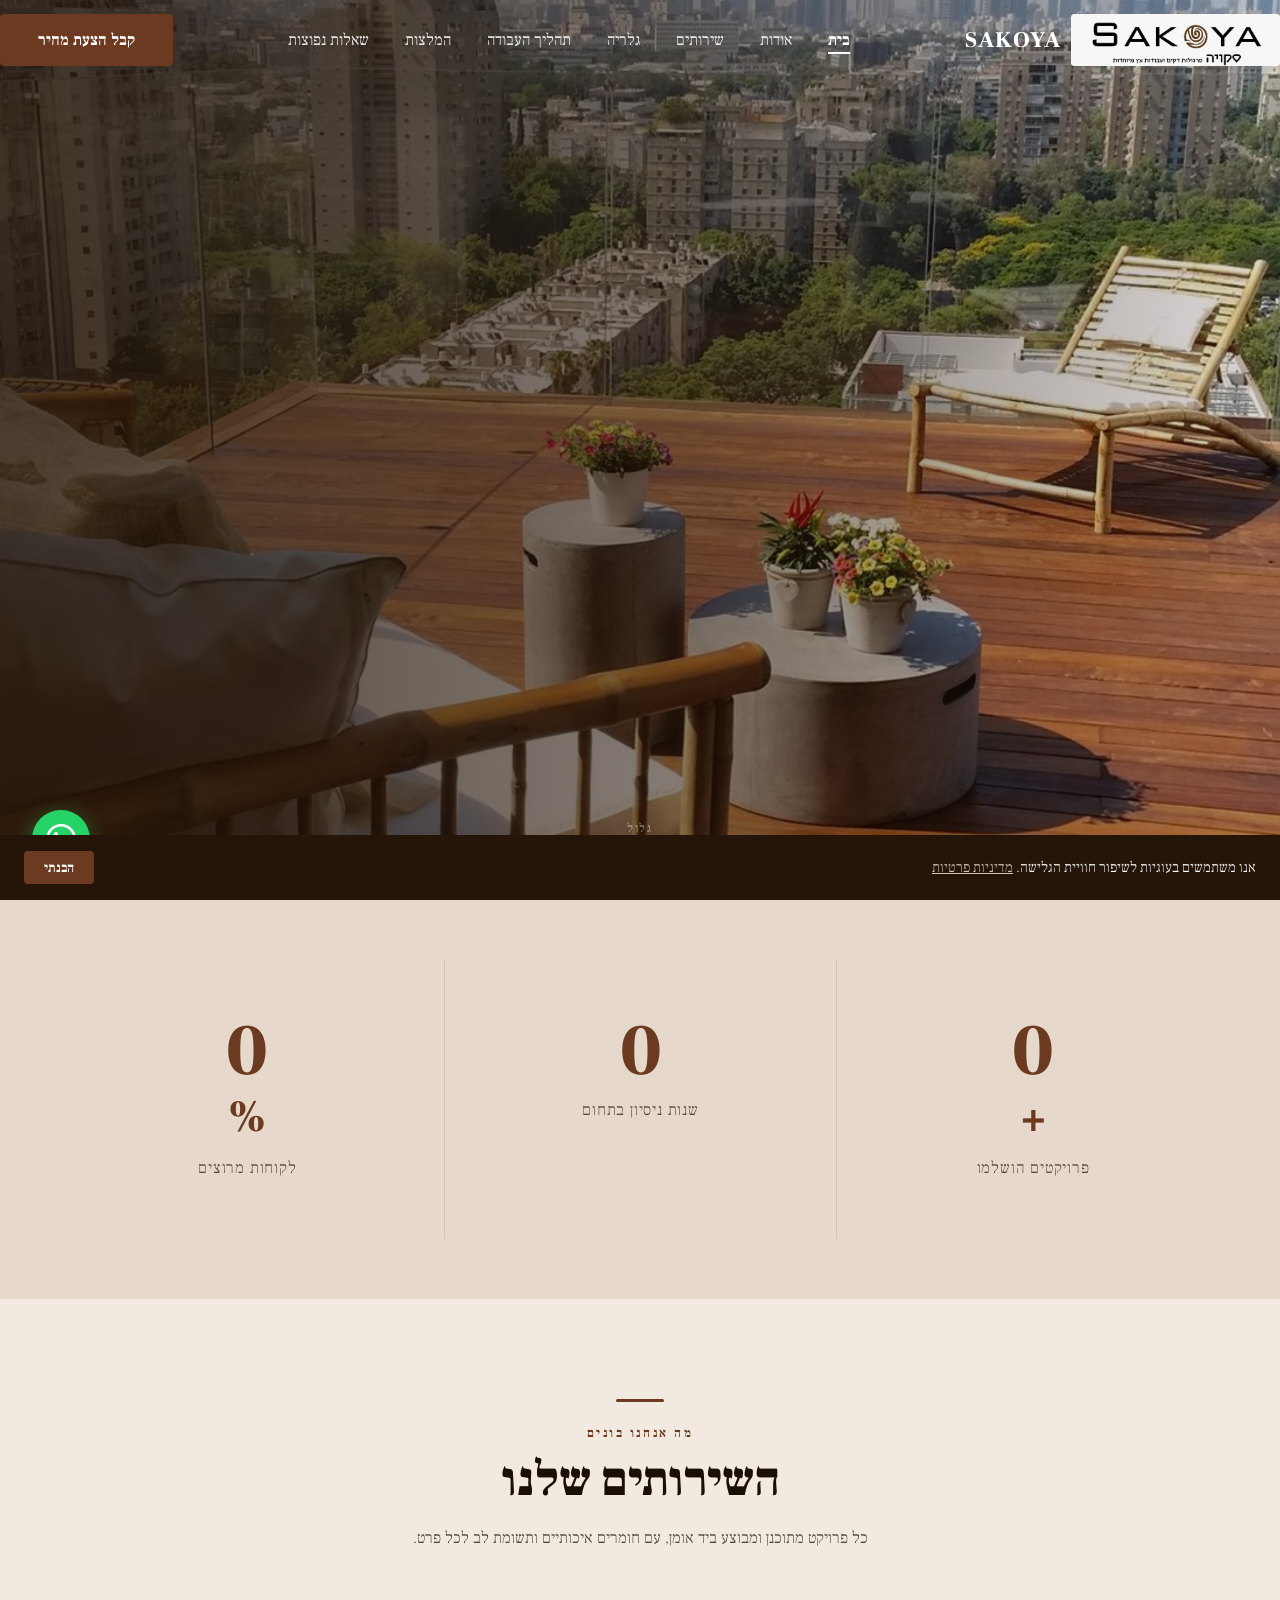
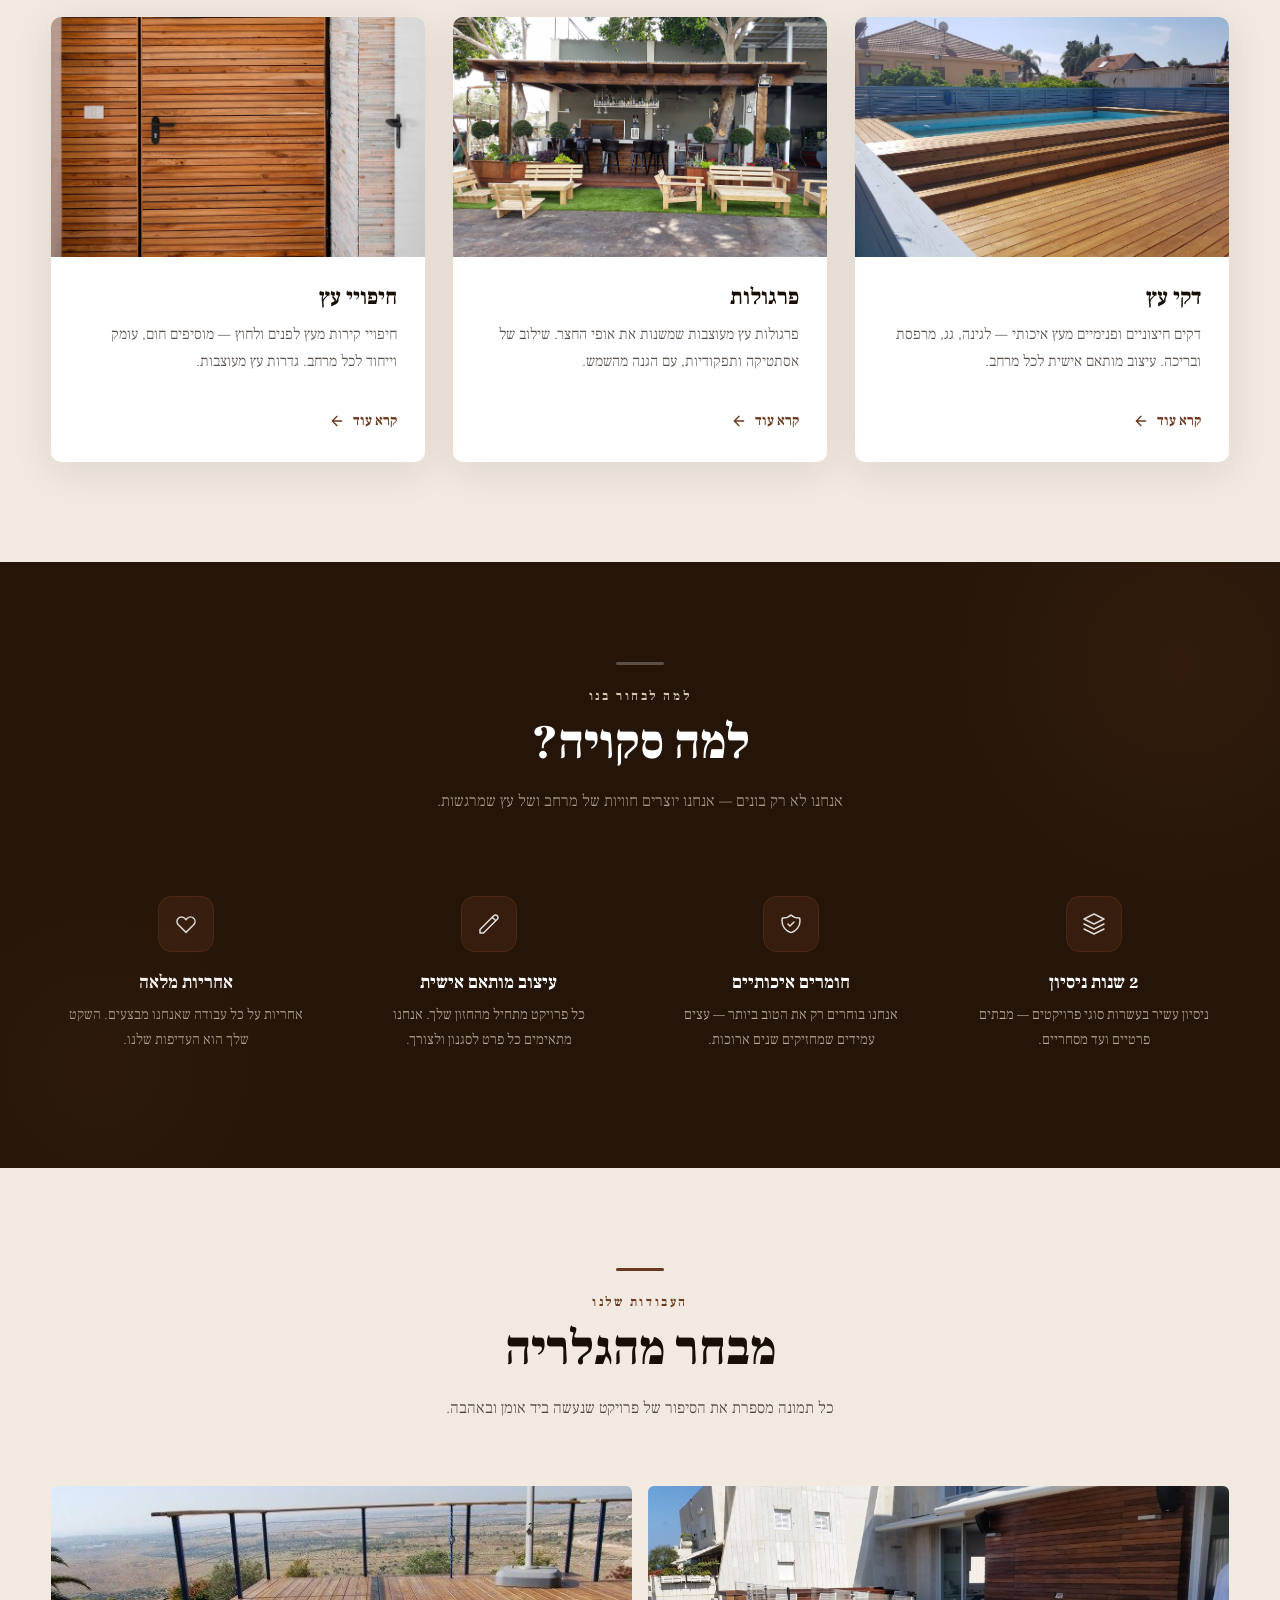
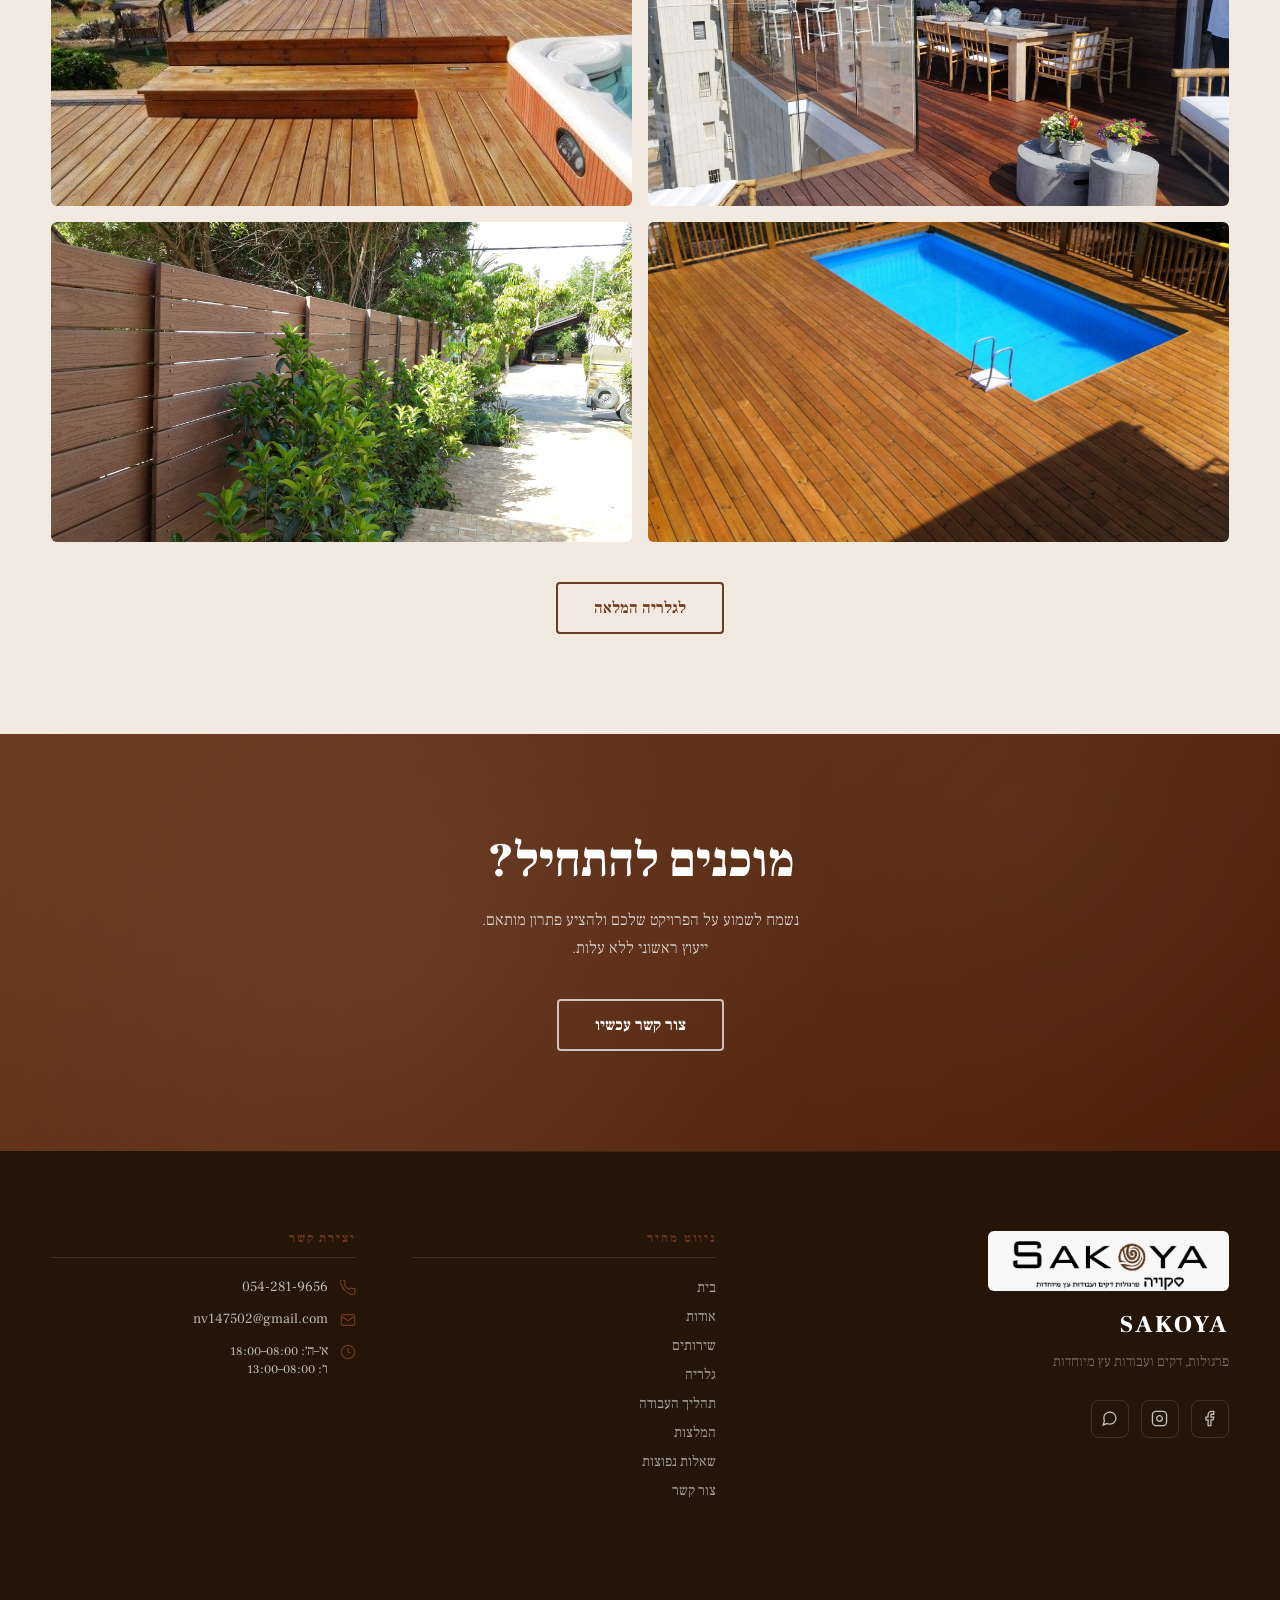
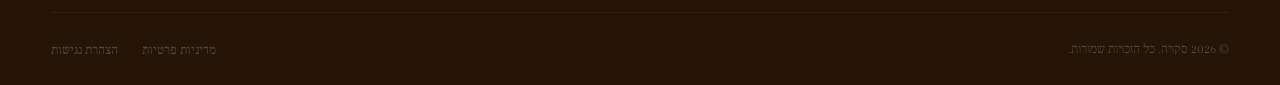
==== commit 65c48586: "Update years of experience from 12 to 2 across site Co-Authored-By: Claude Sonnet 4.6 <noreply@anthr" ====
--- a/index.html
+++ b/index.html
@@ -4,7 +4,7 @@
   <meta charset="UTF-8">
   <meta name="viewport" content="width=device-width, initial-scale=1.0">
   <title>סקויה — דקים, פרגולות ועבודות עץ מיוחדות</title>
-  <meta name="description" content="סקויה בונה דקים, פרגולות וחיפויי עץ מיוחדים ברחבי הארץ. 12 שנות ניסיון, 150+ פרויקטים, 98% לקוחות מרוצים. קבל הצעת מחיר ללא עלות.">
+  <meta name="description" content="סקויה בונה דקים, פרגולות וחיפויי עץ מיוחדים ברחבי הארץ. 2 שנות ניסיון, 150+ פרויקטים, 98% לקוחות מרוצים. קבל הצעת מחיר ללא עלות.">
   <meta name="robots" content="index, follow">
   <link rel="canonical" href="https://sakoya.co.il/">
 
@@ -12,7 +12,7 @@
   <meta property="og:type"        content="website">
   <meta property="og:url"         content="https://sakoya.co.il/">
   <meta property="og:title"       content="סקויה — דקים, פרגולות ועבודות עץ מיוחדות">
-  <meta property="og:description" content="בניית דקים, פרגולות וחיפויי עץ מיוחדים. 12 שנות ניסיון, איכות ללא פשרות.">
+  <meta property="og:description" content="בניית דקים, פרגולות וחיפויי עץ מיוחדים. 2 שנות ניסיון, איכות ללא פשרות.">
   <meta property="og:image"       content="https://sakoya-website.netlify.app/og-image.jpg">
   <meta property="og:locale"      content="he_IL">
 
@@ -60,7 +60,7 @@
       "addressCountry": "IL"
     },
     "openingHours": ["Su-Th 08:00-18:00", "Fr 08:00-13:00"],
-    "description": "בניית דקים, פרגולות וחיפויי עץ מיוחדים ברחבי הארץ. 12 שנות ניסיון, 150+ פרויקטים מוצלחים.",
+    "description": "בניית דקים, פרגולות וחיפויי עץ מיוחדים ברחבי הארץ. 2 שנות ניסיון, 150+ פרויקטים מוצלחים.",
     "priceRange": "₪₪₪",
     "aggregateRating": {
       "@type": "AggregateRating",
@@ -172,9 +172,9 @@
             <span class="word">סיפור</span>
           </h1>
 
-          <p class="hero-sub">
-            פרגולות, דקים ועבודות עץ מיוחדות — מהחלום לביצוע.<br>
-            12 שנות ניסיון, איכות שמדברת בעד עצמה.
+          <p class="hero-sub"
+             data-typewriter="פרגולות, דקים ועבודות עץ מיוחדות — מהחלום לביצוע|2 שנות ניסיון, איכות שמדברת בעד עצמה|עיצוב מותאם אישית לכל בית ולכל חלום|ייעוץ ראשוני ללא עלות וללא התחייבות">
+            פרגולות, דקים ועבודות עץ מיוחדות — מהחלום לביצוע.
           </p>
 
           <div class="hero-actions">
@@ -211,7 +211,7 @@
           </div>
 
           <div class="stat-item" data-aos="fade-up" data-aos-delay="100">
-            <span class="stat-number" data-target="12" aria-label="12 שנות ניסיון">0</span>
+            <span class="stat-number" data-target="2" aria-label="2 שנות ניסיון">0</span>
             <p class="stat-label">שנות ניסיון בתחום</p>
           </div>
 
@@ -317,7 +317,7 @@
             <div class="feature-icon" aria-hidden="true">
               <svg viewBox="0 0 24 24"><path d="M12 2L2 7l10 5 10-5-10-5zM2 17l10 5 10-5M2 12l10 5 10-5" stroke-linecap="round" stroke-linejoin="round"/></svg>
             </div>
-            <h3>12 שנות ניסיון</h3>
+            <h3>2 שנות ניסיון</h3>
             <p>ניסיון עשיר בעשרות סוגי פרויקטים — מבתים פרטיים ועד מסחריים.</p>
           </div>
 
@@ -627,3 +627,4 @@
 
 </body>
 </html>
+
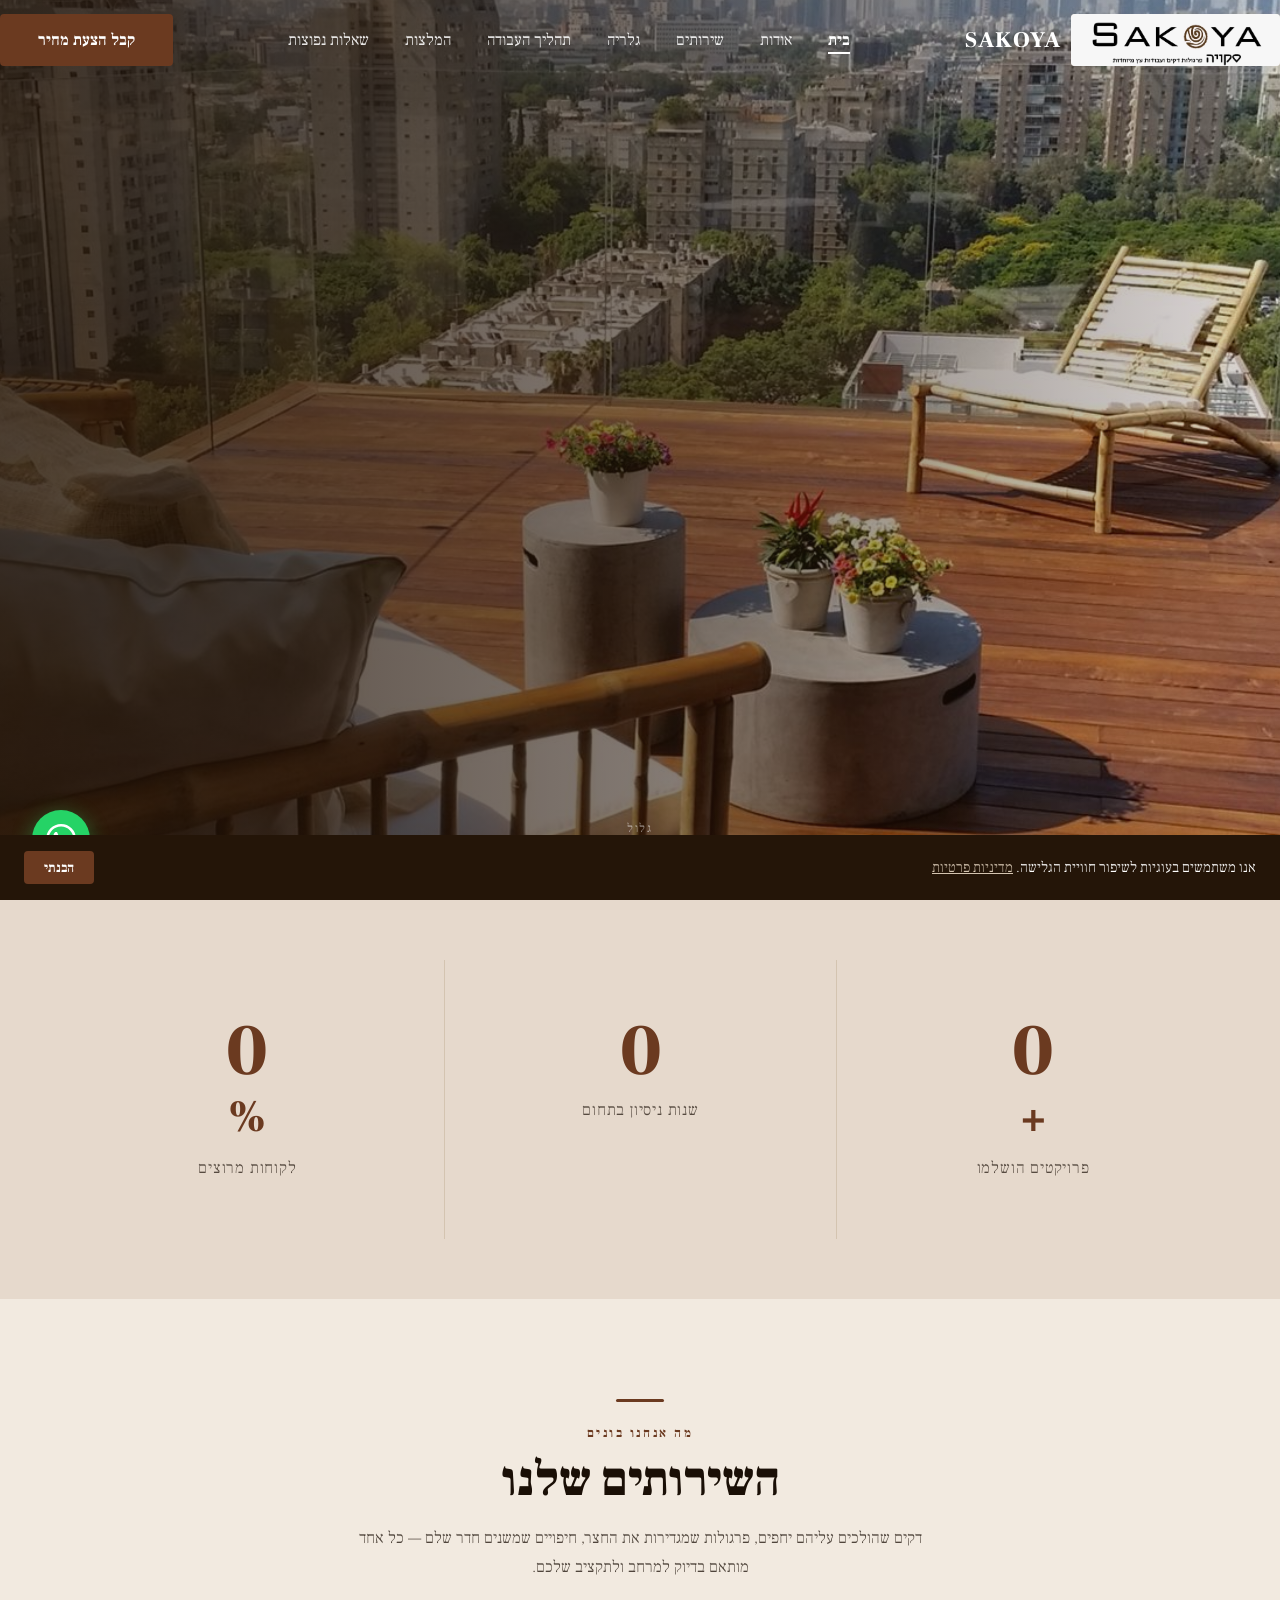
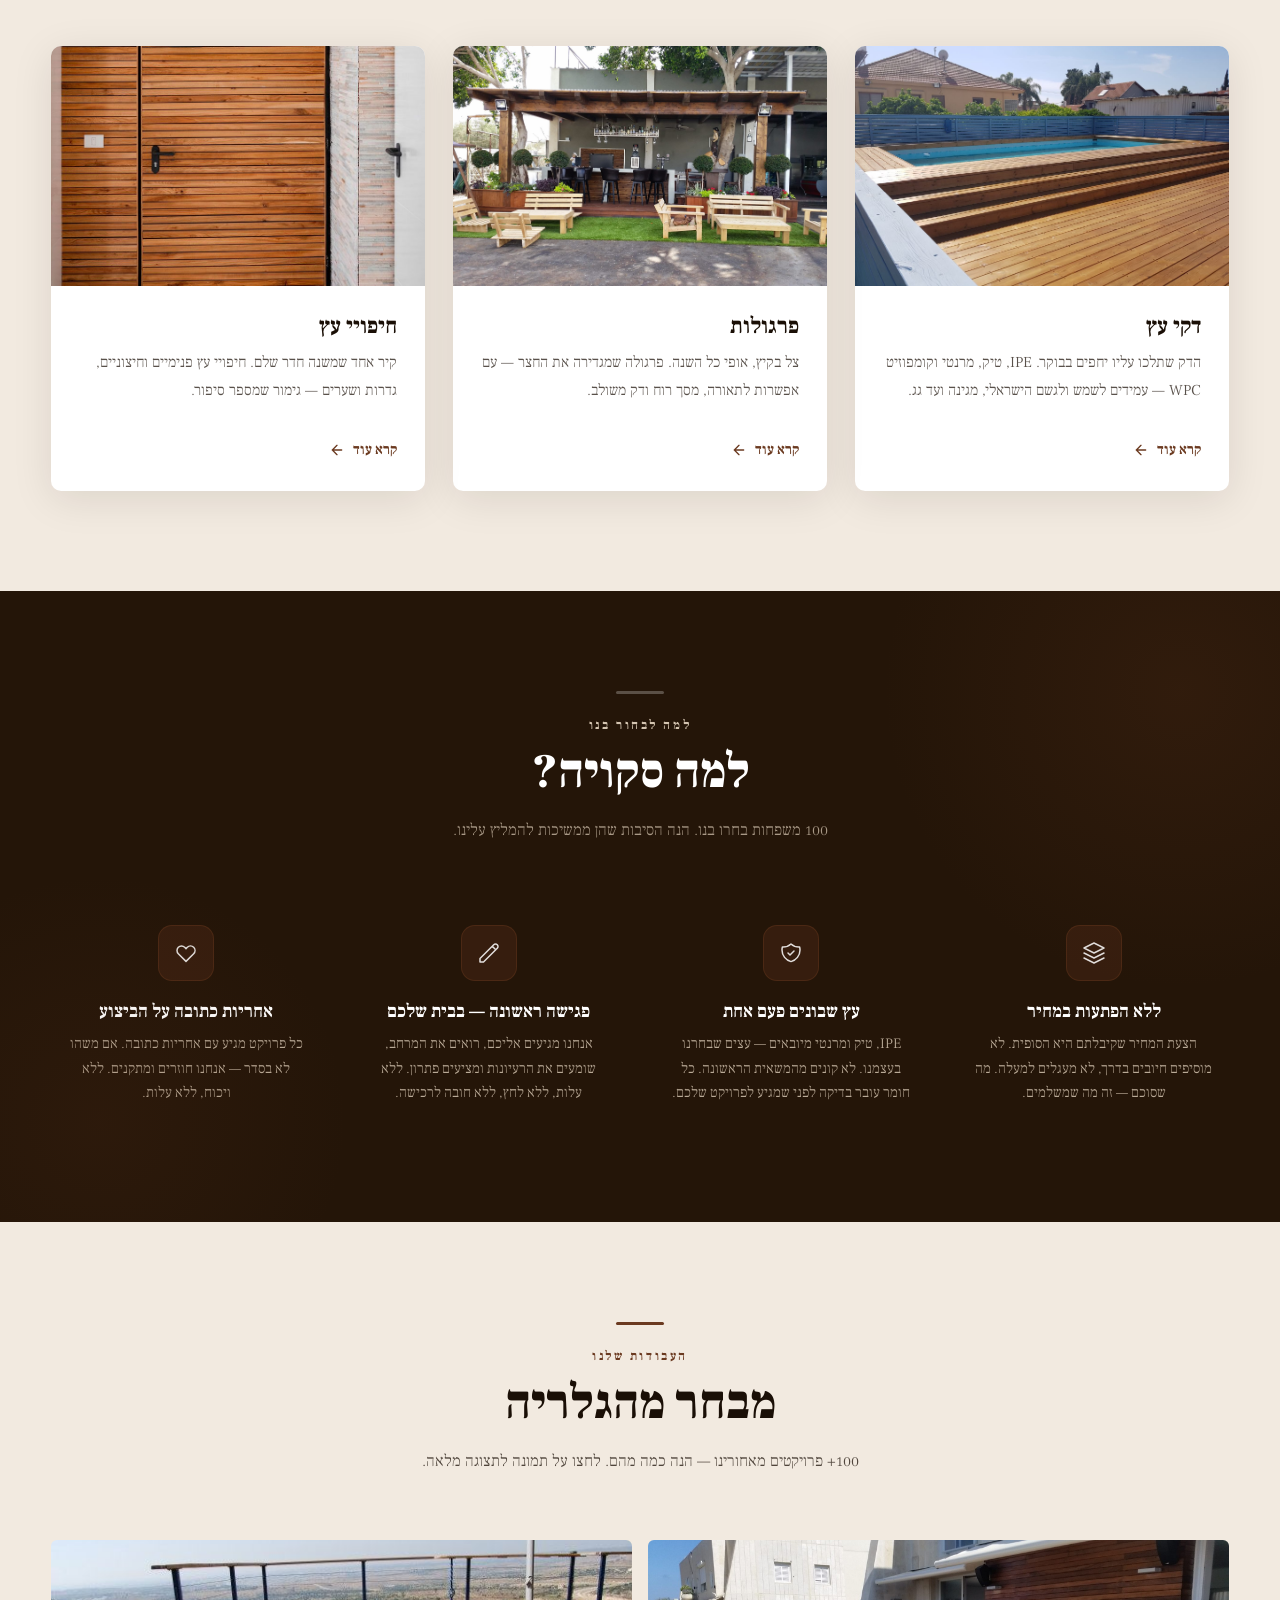
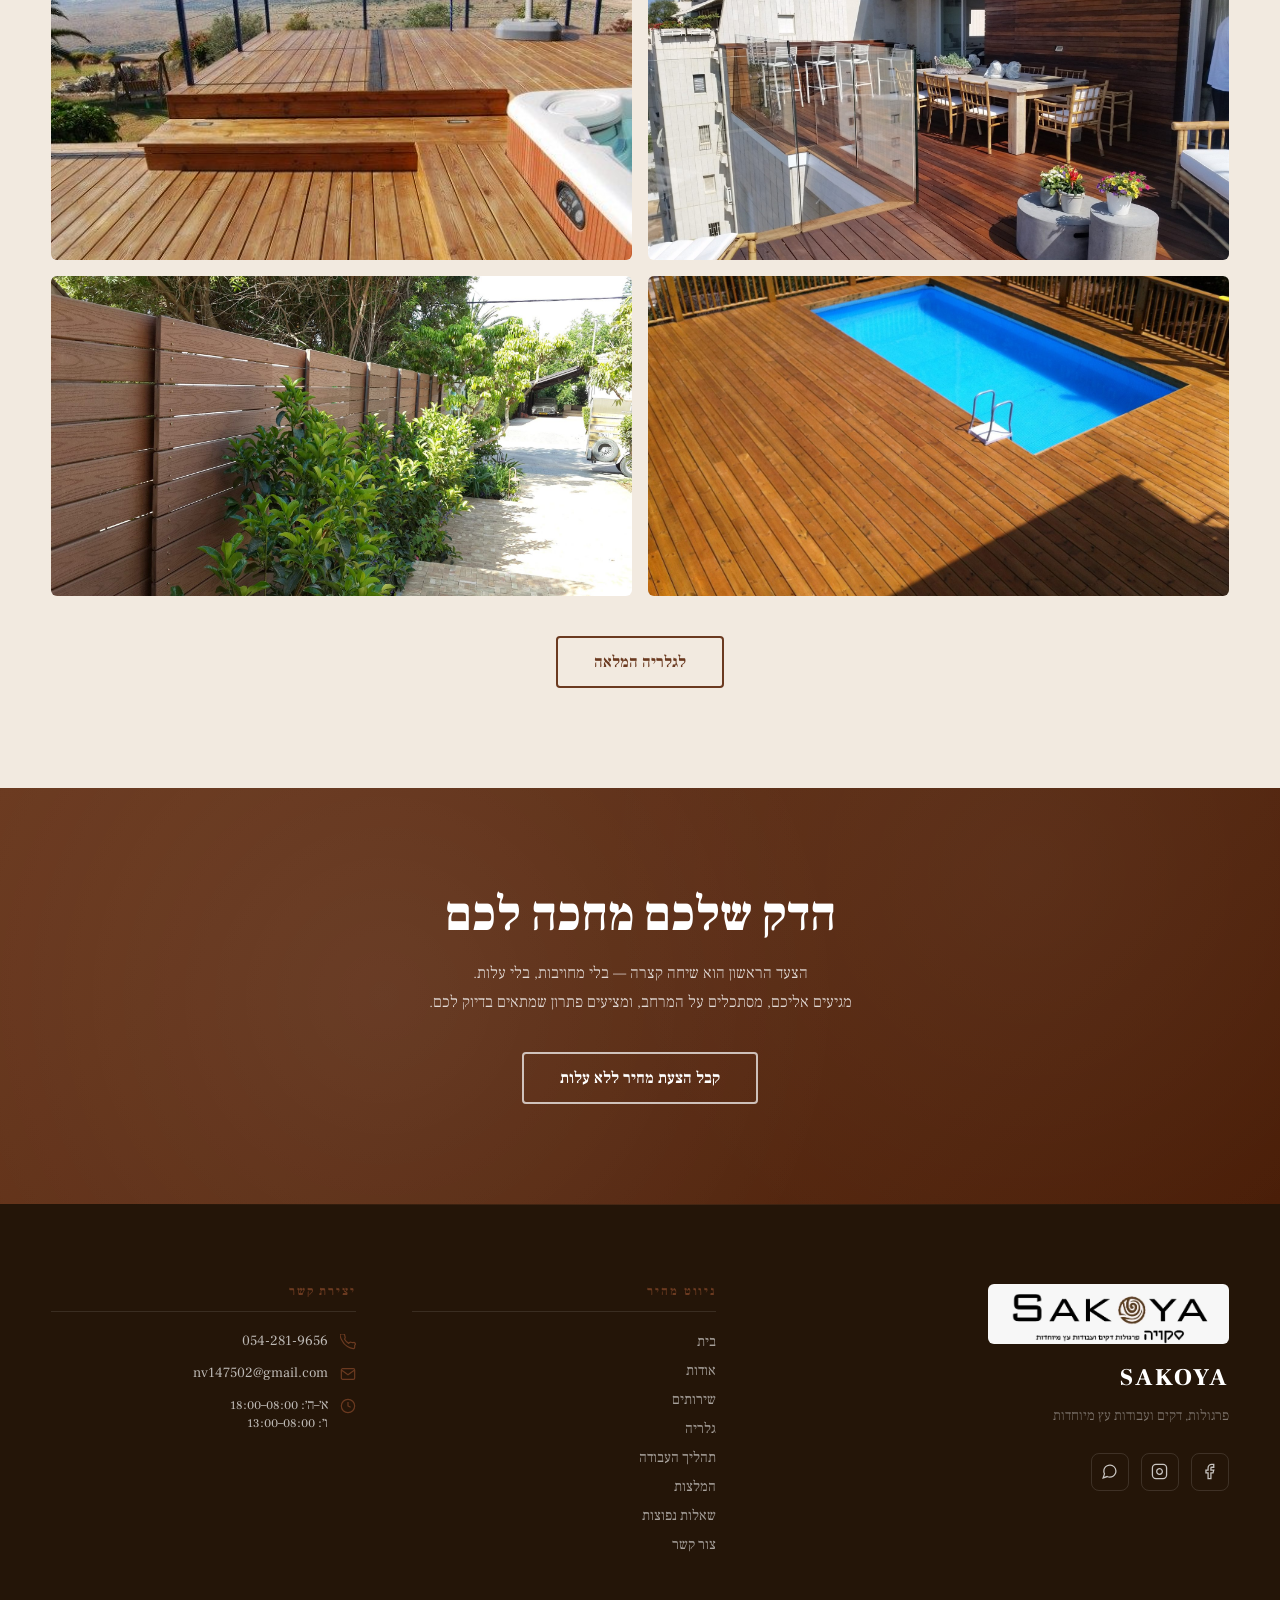
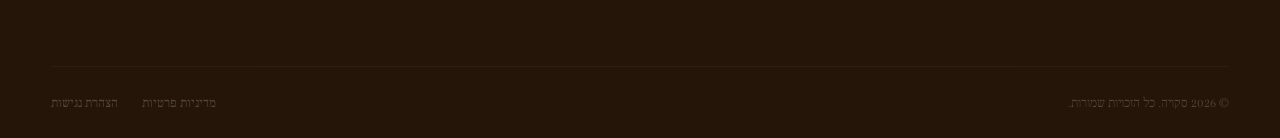
==== commit 61824a1f: "Complete content rewrite for conversion optimization index.html: - Hero typewriter: 4 conversion-foc" ====
--- a/index.html
+++ b/index.html
@@ -4,7 +4,7 @@
   <meta charset="UTF-8">
   <meta name="viewport" content="width=device-width, initial-scale=1.0">
   <title>סקויה — דקים, פרגולות ועבודות עץ מיוחדות</title>
-  <meta name="description" content="סקויה בונה דקים, פרגולות וחיפויי עץ מיוחדים ברחבי הארץ. 2 שנות ניסיון, 150+ פרויקטים, 98% לקוחות מרוצים. קבל הצעת מחיר ללא עלות.">
+  <meta name="description" content="סקויה בונה דקים, פרגולות וחיפויי עץ מיוחדים ברחבי הארץ. 2 שנות ניסיון, 100+ פרויקטים, 98% לקוחות מרוצים. קבל הצעת מחיר ללא עלות.">
   <meta name="robots" content="index, follow">
   <link rel="canonical" href="https://sakoya.co.il/">
 
@@ -60,12 +60,12 @@
       "addressCountry": "IL"
     },
     "openingHours": ["Su-Th 08:00-18:00", "Fr 08:00-13:00"],
-    "description": "בניית דקים, פרגולות וחיפויי עץ מיוחדים ברחבי הארץ. 2 שנות ניסיון, 150+ פרויקטים מוצלחים.",
+    "description": "בניית דקים, פרגולות וחיפויי עץ מיוחדים ברחבי הארץ. 2 שנות ניסיון, 100+ פרויקטים מוצלחים.",
     "priceRange": "₪₪₪",
     "aggregateRating": {
       "@type": "AggregateRating",
       "ratingValue": "5",
-      "reviewCount": "150",
+      "reviewCount": "100",
       "bestRating": "5"
     },
     "sameAs": []
@@ -173,8 +173,8 @@
           </h1>
 
           <p class="hero-sub"
-             data-typewriter="פרגולות, דקים ועבודות עץ מיוחדות — מהחלום לביצוע|2 שנות ניסיון, איכות שמדברת בעד עצמה|עיצוב מותאם אישית לכל בית ולכל חלום|ייעוץ ראשוני ללא עלות וללא התחייבות">
-            פרגולות, דקים ועבודות עץ מיוחדות — מהחלום לביצוע.
+             data-typewriter="הדק שתמיד חלמתם עליו — אנחנו בונים אותו|100+ פרויקטים. 98% לקוחות מרוצים.|ייעוץ ראשוני ללא עלות — מגיעים אליכם|עמידים בזמנים. שקופים במחיר. תמיד.">
+            הדק שתמיד חלמתם עליו — אנחנו בונים אותו.
           </p>
 
           <div class="hero-actions">
@@ -206,7 +206,7 @@
         <div class="stats-grid">
 
           <div class="stat-item" data-aos="fade-up" data-aos-delay="0">
-            <span class="stat-number" data-target="150" aria-label="150 פרויקטים">0</span><span class="stat-suffix" aria-hidden="true">+</span>
+            <span class="stat-number" data-target="100" aria-label="100 פרויקטים">0</span><span class="stat-suffix" aria-hidden="true">+</span>
             <p class="stat-label">פרויקטים הושלמו</p>
           </div>
 
@@ -233,7 +233,7 @@
         <div class="section-header">
           <span class="section-label">מה אנחנו בונים</span>
           <h2 id="services-heading">השירותים שלנו</h2>
-          <p>כל פרויקט מתוכנן ומבוצע ביד אומן, עם חומרים איכותיים ותשומת לב לכל פרט.</p>
+          <p>דקים שהולכים עליהם יחפים, פרגולות שמגדירות את החצר, חיפויים שמשנים חדר שלם — כל אחד מותאם בדיוק למרחב ולתקציב שלכם.</p>
         </div>
 
         <div class="services-grid">
@@ -249,7 +249,7 @@
             </div>
             <div class="service-card-body">
               <h3>דקי עץ</h3>
-              <p>דקים חיצוניים ופנימיים מעץ איכותי — לגינה, גג, מרפסת ובריכה. עיצוב מותאם אישית לכל מרחב.</p>
+              <p>הדק שתלכו עליו יחפים בבוקר. IPE, טיק, מרנטי וקומפוזיט WPC — עמידים לשמש ולגשם הישראלי, מגינה ועד גג.</p>
               <a href="services.html#decks" class="service-link" aria-label="קרא עוד על דקי עץ">
                 קרא עוד
                 <svg viewBox="0 0 24 24" aria-hidden="true"><path d="M5 12h14M12 5l7 7-7 7" stroke-width="2" stroke-linecap="round"/></svg>
@@ -268,7 +268,7 @@
             </div>
             <div class="service-card-body">
               <h3>פרגולות</h3>
-              <p>פרגולות עץ מעוצבות שמשנות את אופי החצר. שילוב של אסתטיקה ותפקודיות, עם הגנה מהשמש.</p>
+              <p>צל בקיץ, אופי כל השנה. פרגולה שמגדירה את החצר — עם אפשרות לתאורה, מסך רוח ודק משולב.</p>
               <a href="services.html#pergolas" class="service-link" aria-label="קרא עוד על פרגולות עץ">
                 קרא עוד
                 <svg viewBox="0 0 24 24" aria-hidden="true"><path d="M5 12h14M12 5l7 7-7 7" stroke-width="2" stroke-linecap="round"/></svg>
@@ -287,7 +287,7 @@
             </div>
             <div class="service-card-body">
               <h3>חיפויי עץ</h3>
-              <p>חיפויי קירות מעץ לפנים ולחוץ — מוסיפים חום, עומק וייחוד לכל מרחב. גדרות עץ מעוצבות.</p>
+              <p>קיר אחד שמשנה חדר שלם. חיפויי עץ פנימיים וחיצוניים, גדרות ושערים — גימור שמספר סיפור.</p>
               <a href="services.html#cladding" class="service-link" aria-label="קרא עוד על חיפויי עץ">
                 קרא עוד
                 <svg viewBox="0 0 24 24" aria-hidden="true"><path d="M5 12h14M12 5l7 7-7 7" stroke-width="2" stroke-linecap="round"/></svg>
@@ -308,7 +308,7 @@
         <div class="section-header">
           <span class="section-label" style="color: var(--color-stone);">למה לבחור בנו</span>
           <h2 id="why-heading" style="color:#fff;">למה סקויה?</h2>
-          <p style="color: var(--color-stone);">אנחנו לא רק בונים — אנחנו יוצרים חוויות של מרחב ושל עץ שמרגשות.</p>
+          <p style="color: var(--color-stone);">100 משפחות בחרו בנו. הנה הסיבות שהן ממשיכות להמליץ עלינו.</p>
         </div>
 
         <div class="features-grid">
@@ -317,32 +317,32 @@
             <div class="feature-icon" aria-hidden="true">
               <svg viewBox="0 0 24 24"><path d="M12 2L2 7l10 5 10-5-10-5zM2 17l10 5 10-5M2 12l10 5 10-5" stroke-linecap="round" stroke-linejoin="round"/></svg>
             </div>
-            <h3>2 שנות ניסיון</h3>
-            <p>ניסיון עשיר בעשרות סוגי פרויקטים — מבתים פרטיים ועד מסחריים.</p>
+            <h3>ללא הפתעות במחיר</h3>
+            <p>הצעת המחיר שקיבלתם היא הסופית. לא מוסיפים חיובים בדרך, לא מעגלים למעלה. מה שסוכם — זה מה שמשלמים.</p>
           </div>
 
           <div class="feature-item" data-aos="fade-up" data-aos-delay="100">
             <div class="feature-icon" aria-hidden="true">
               <svg viewBox="0 0 24 24"><path d="M9 12l2 2 4-4m5.618-4.016A11.955 11.955 0 0112 2.944a11.955 11.955 0 01-8.618 3.04A12.02 12.02 0 003 9c0 5.591 3.824 10.29 9 11.622 5.176-1.332 9-6.03 9-11.622 0-1.042-.133-2.052-.382-3.016z" stroke-linecap="round" stroke-linejoin="round"/></svg>
             </div>
-            <h3>חומרים איכותיים</h3>
-            <p>אנחנו בוחרים רק את הטוב ביותר — עצים עמידים שמחזיקים שנים ארוכות.</p>
+            <h3>עץ שבונים פעם אחת</h3>
+            <p>IPE, טיק ומרנטי מיובאים — עצים שבחרנו בעצמנו. לא קונים מהמשאית הראשונה. כל חומר עובר בדיקה לפני שמגיע לפרויקט שלכם.</p>
           </div>
 
           <div class="feature-item" data-aos="fade-up" data-aos-delay="200">
             <div class="feature-icon" aria-hidden="true">
               <svg viewBox="0 0 24 24"><path d="M15.232 5.232l3.536 3.536m-2.036-5.036a2.5 2.5 0 113.536 3.536L6.5 21.036H3v-3.572L16.732 3.732z" stroke-linecap="round" stroke-linejoin="round"/></svg>
             </div>
-            <h3>עיצוב מותאם אישית</h3>
-            <p>כל פרויקט מתחיל מהחזון שלך. אנחנו מתאימים כל פרט לסגנון ולצורך.</p>
+            <h3>פגישה ראשונה — בבית שלכם</h3>
+            <p>אנחנו מגיעים אליכם, רואים את המרחב, שומעים את הרעיונות ומציעים פתרון. ללא עלות, ללא לחץ, ללא חובה לרכישה.</p>
           </div>
 
           <div class="feature-item" data-aos="fade-up" data-aos-delay="300">
             <div class="feature-icon" aria-hidden="true">
               <svg viewBox="0 0 24 24"><path d="M4.318 6.318a4.5 4.5 0 000 6.364L12 20.364l7.682-7.682a4.5 4.5 0 00-6.364-6.364L12 7.636l-1.318-1.318a4.5 4.5 0 00-6.364 0z" stroke-linecap="round" stroke-linejoin="round"/></svg>
             </div>
-            <h3>אחריות מלאה</h3>
-            <p>אחריות על כל עבודה שאנחנו מבצעים. השקט שלך הוא העדיפות שלנו.</p>
+            <h3>אחריות כתובה על הביצוע</h3>
+            <p>כל פרויקט מגיע עם אחריות כתובה. אם משהו לא בסדר — אנחנו חוזרים ומתקנים. ללא ויכוח, ללא עלות.</p>
           </div>
 
         </div>
@@ -358,7 +358,7 @@
         <div class="section-header">
           <span class="section-label">העבודות שלנו</span>
           <h2 id="gallery-preview-heading">מבחר מהגלריה</h2>
-          <p>כל תמונה מספרת את הסיפור של פרויקט שנעשה ביד אומן ובאהבה.</p>
+          <p>100+ פרויקטים מאחורינו — הנה כמה מהם. לחצו על תמונה לתצוגה מלאה.</p>
         </div>
 
         <div class="gallery-preview-grid">
@@ -459,10 +459,10 @@
     ══════════════════════════════════════ -->
     <section class="cta-banner" aria-labelledby="cta-heading">
       <div class="container">
-        <h2 id="cta-heading" data-aos="fade-up">מוכנים להתחיל?</h2>
+        <h2 id="cta-heading" data-aos="fade-up">הדק שלכם מחכה לכם</h2>
         <p data-aos="fade-up" data-aos-delay="80">
-          נשמח לשמוע על הפרויקט שלכם ולהציע פתרון מותאם.<br>
-          ייעוץ ראשוני ללא עלות.
+          הצעד הראשון הוא שיחה קצרה — בלי מחויבות, בלי עלות.<br>
+          מגיעים אליכם, מסתכלים על המרחב, ומציעים פתרון שמתאים בדיוק לכם.
         </p>
         <a
           href="contact.html"
@@ -470,9 +470,9 @@
           data-track="cta_banner_click"
           data-aos="fade-up"
           data-aos-delay="160"
-          aria-label="צור קשר לייעוץ ראשוני ללא עלות"
+          aria-label="קבל הצעת מחיר ללא עלות"
         >
-          צור קשר עכשיו
+          קבל הצעת מחיר ללא עלות
         </a>
       </div>
     </section>
@@ -628,3 +628,4 @@
 </body>
 </html>
 
+
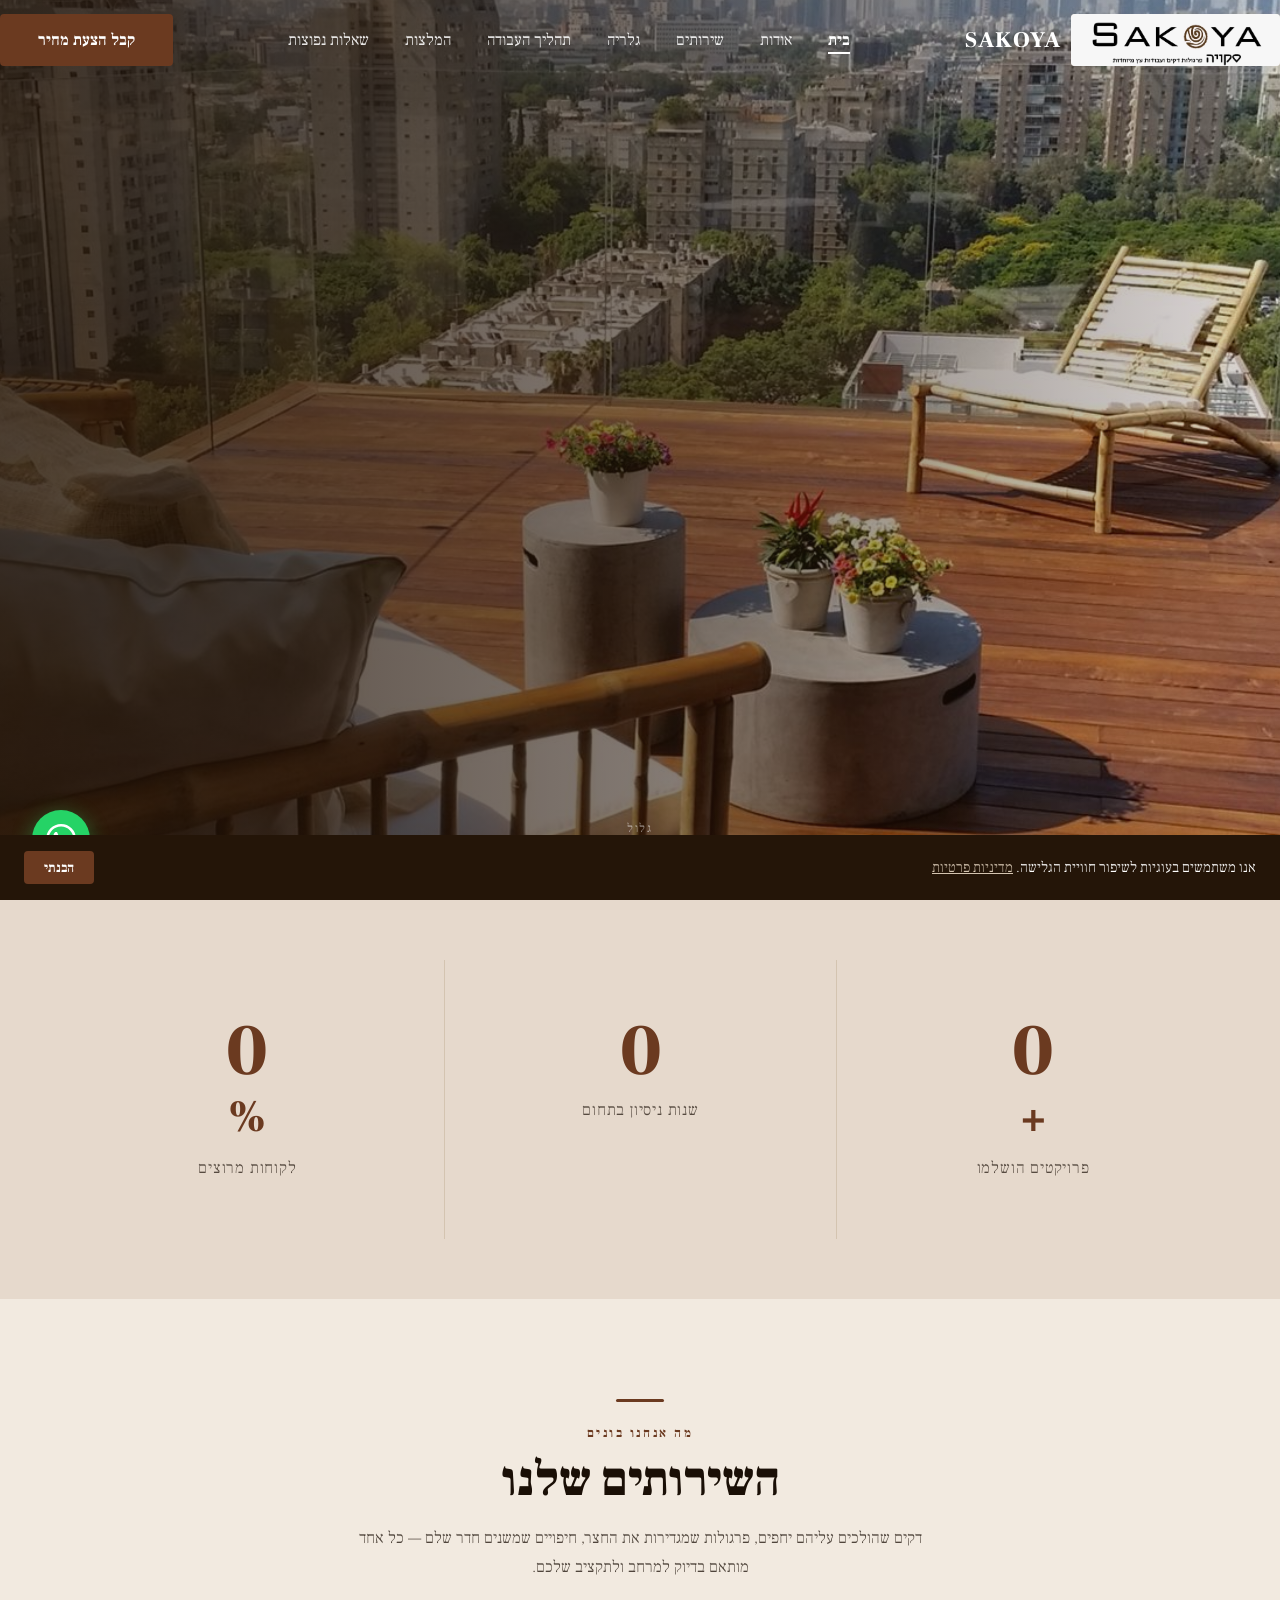
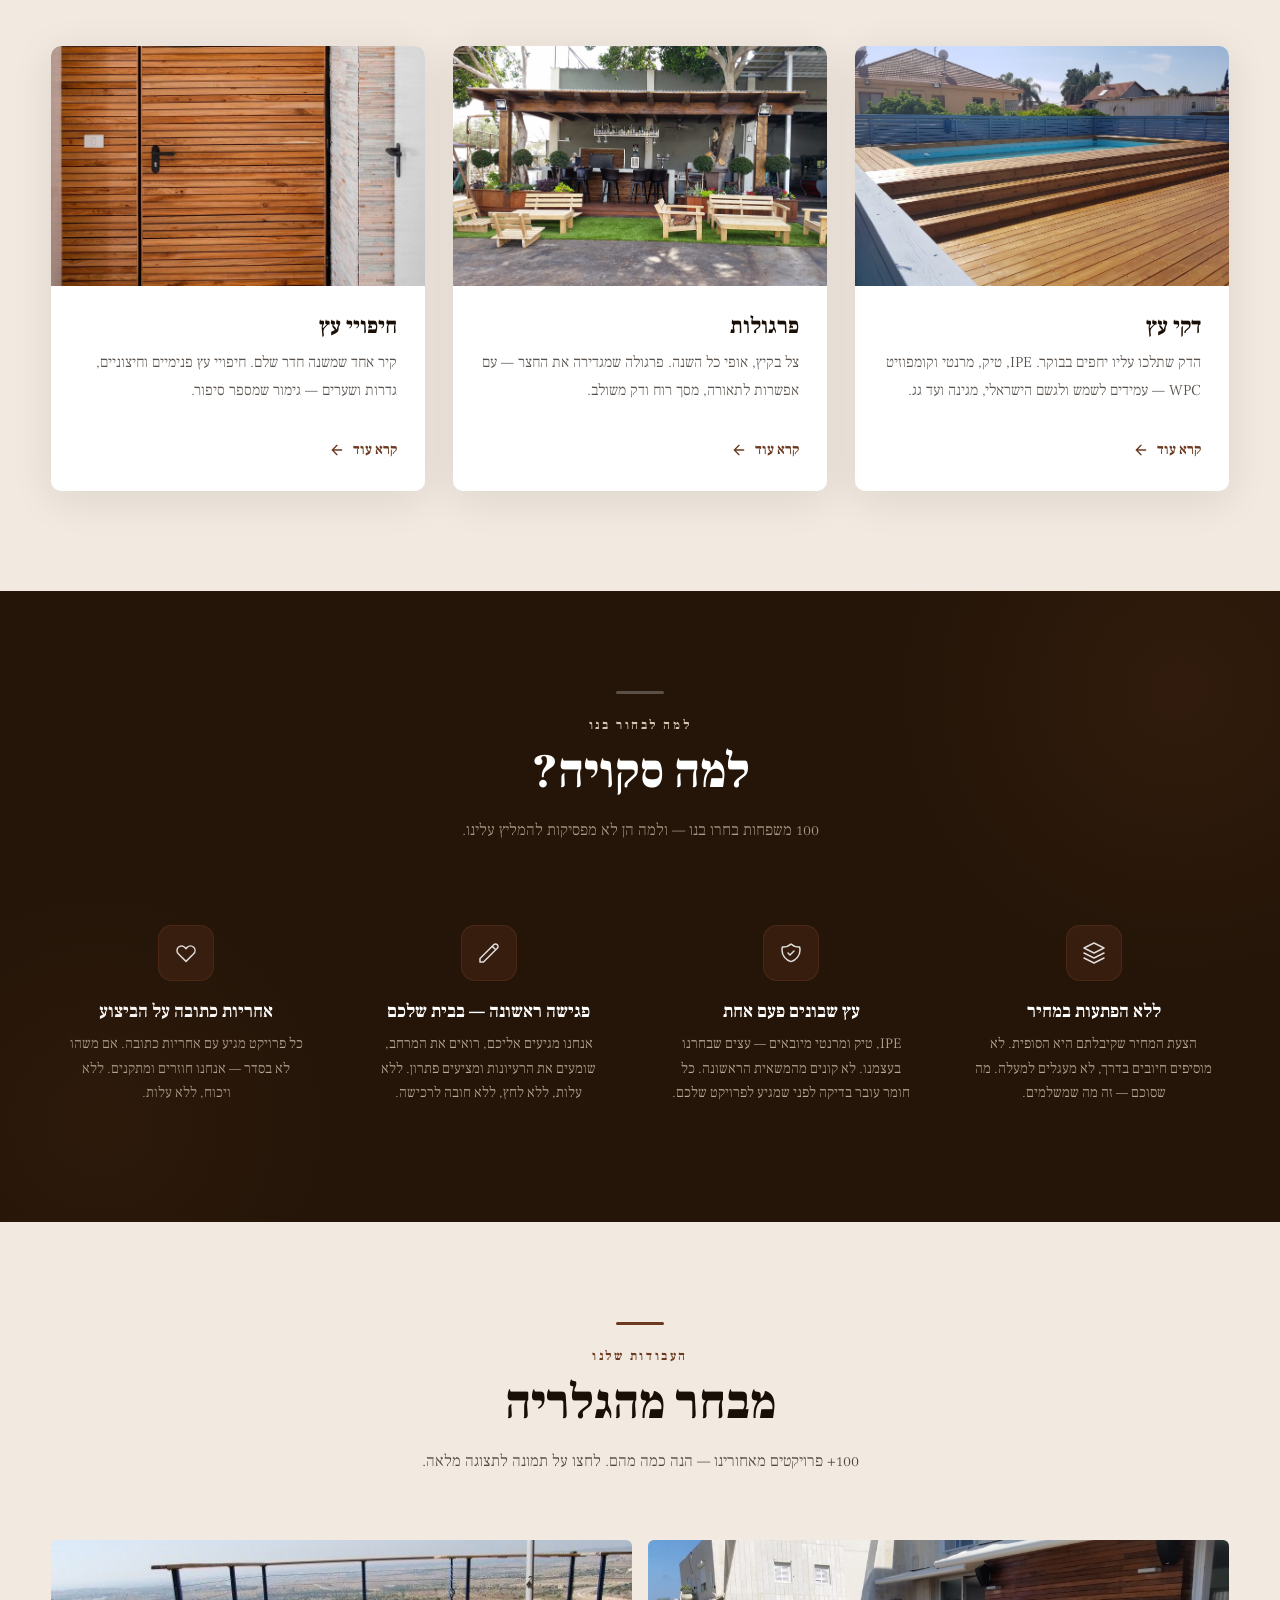
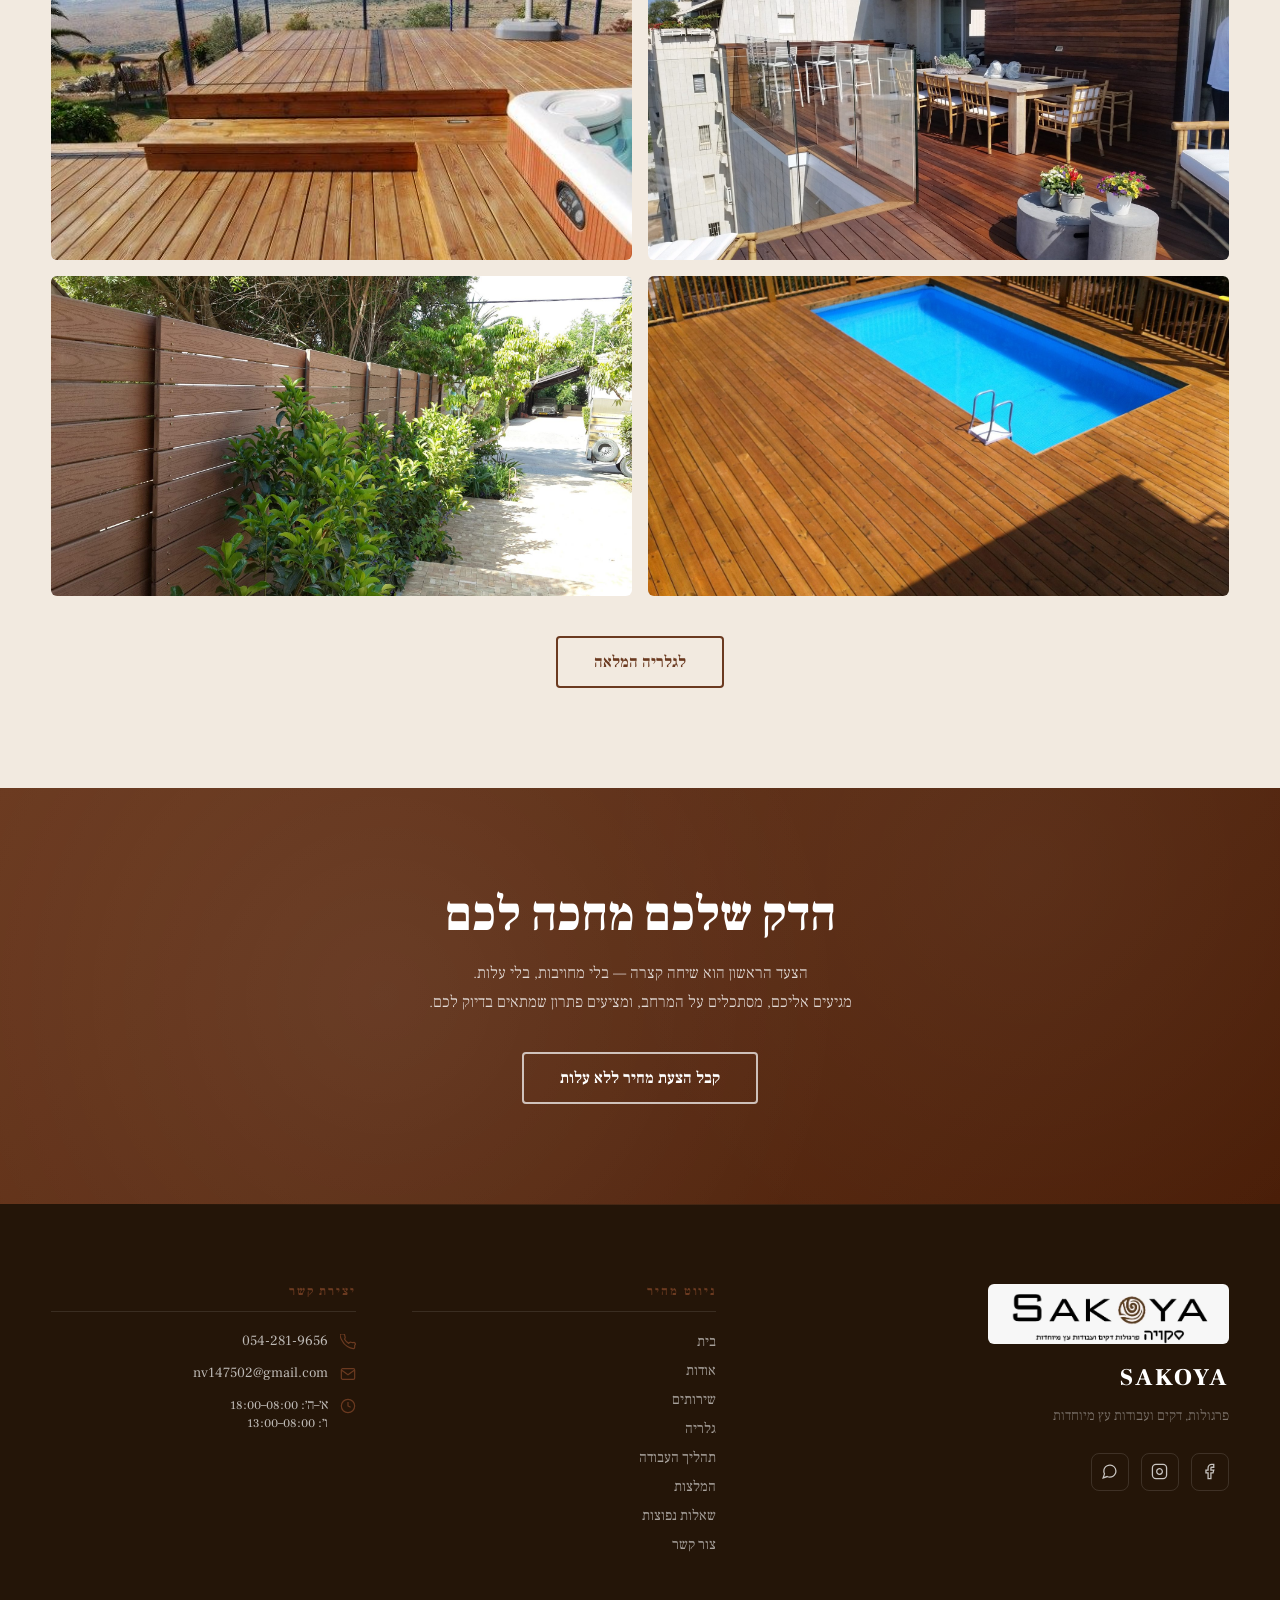
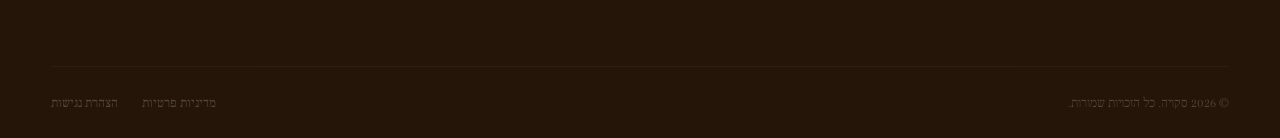
==== commit 8379cf07: "Minor copy tweak: improve "why us" section tagline flow Co-Authored-By: Claude Sonnet 4.6 <noreply@a" ====
--- a/index.html
+++ b/index.html
@@ -308,7 +308,7 @@
         <div class="section-header">
           <span class="section-label" style="color: var(--color-stone);">למה לבחור בנו</span>
           <h2 id="why-heading" style="color:#fff;">למה סקויה?</h2>
-          <p style="color: var(--color-stone);">100 משפחות בחרו בנו. הנה הסיבות שהן ממשיכות להמליץ עלינו.</p>
+          <p style="color: var(--color-stone);">100 משפחות בחרו בנו — ולמה הן לא מפסיקות להמליץ עלינו.</p>
         </div>
 
         <div class="features-grid">
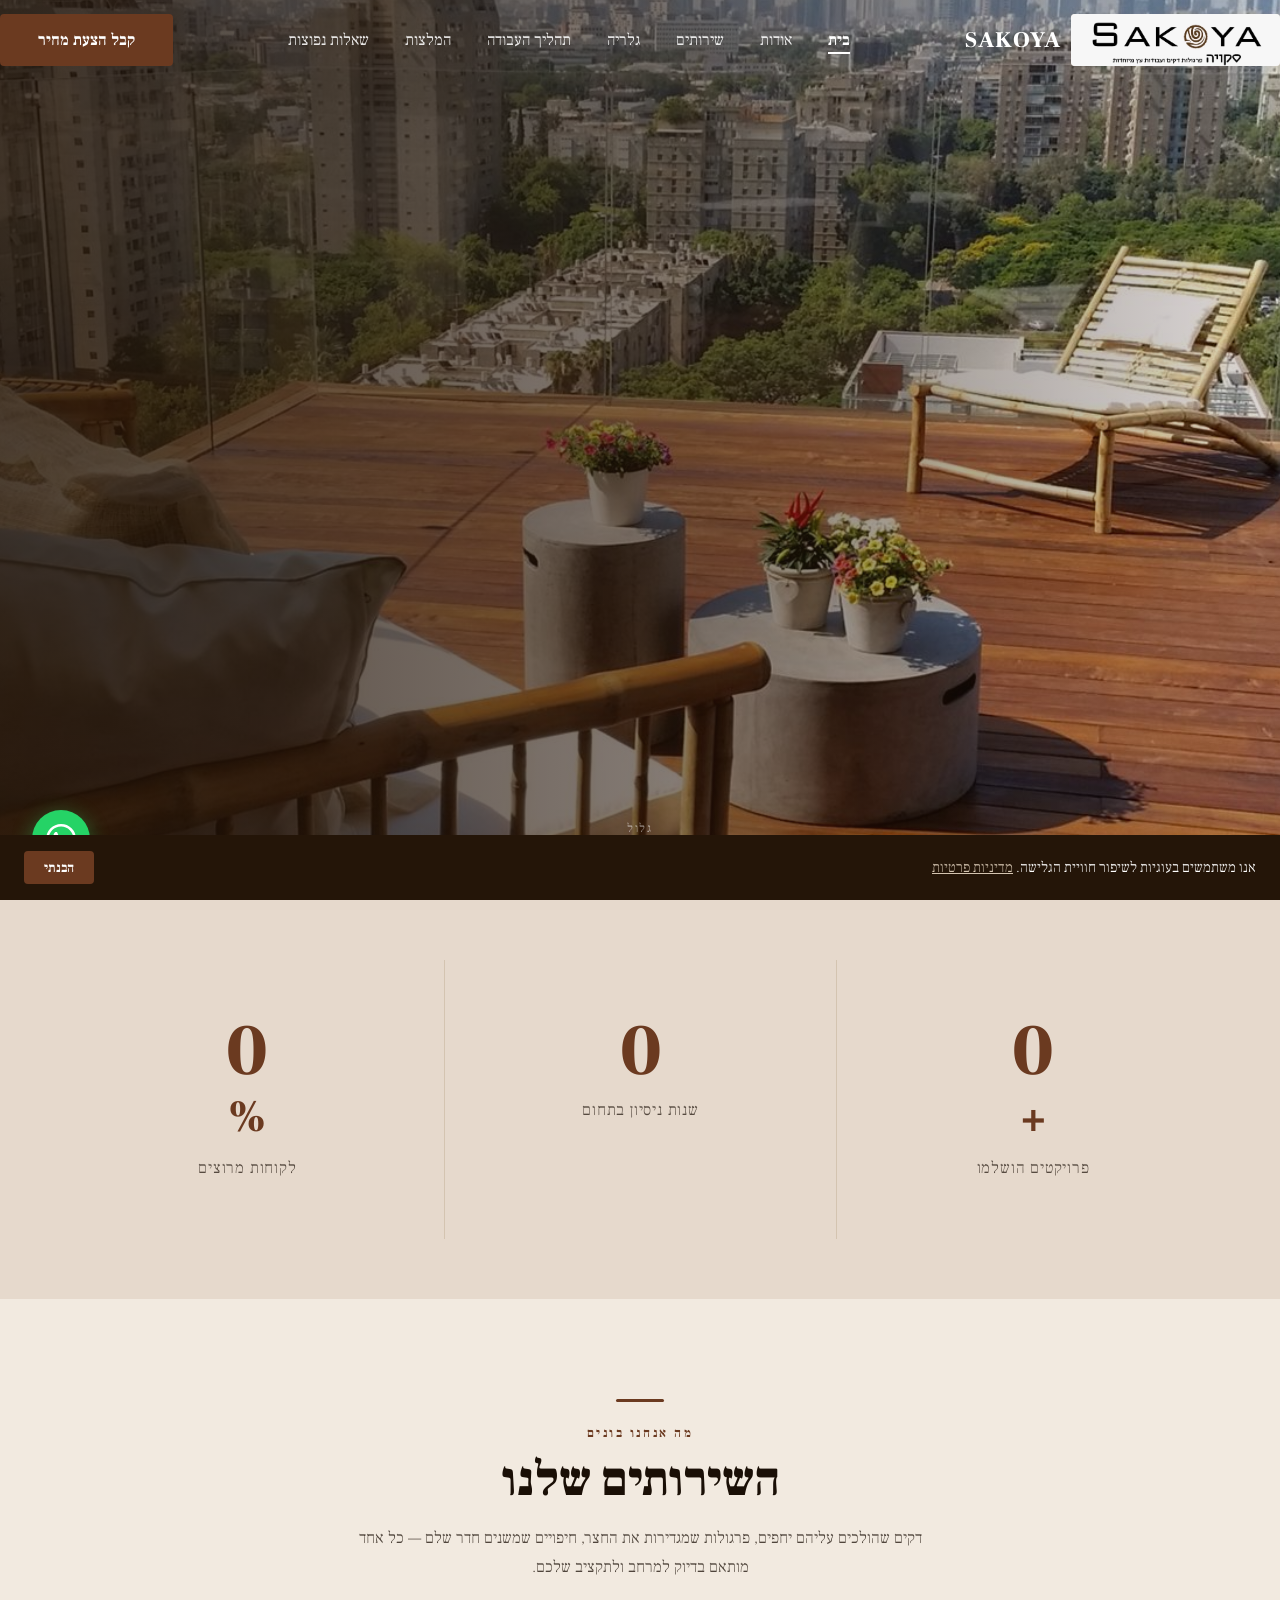
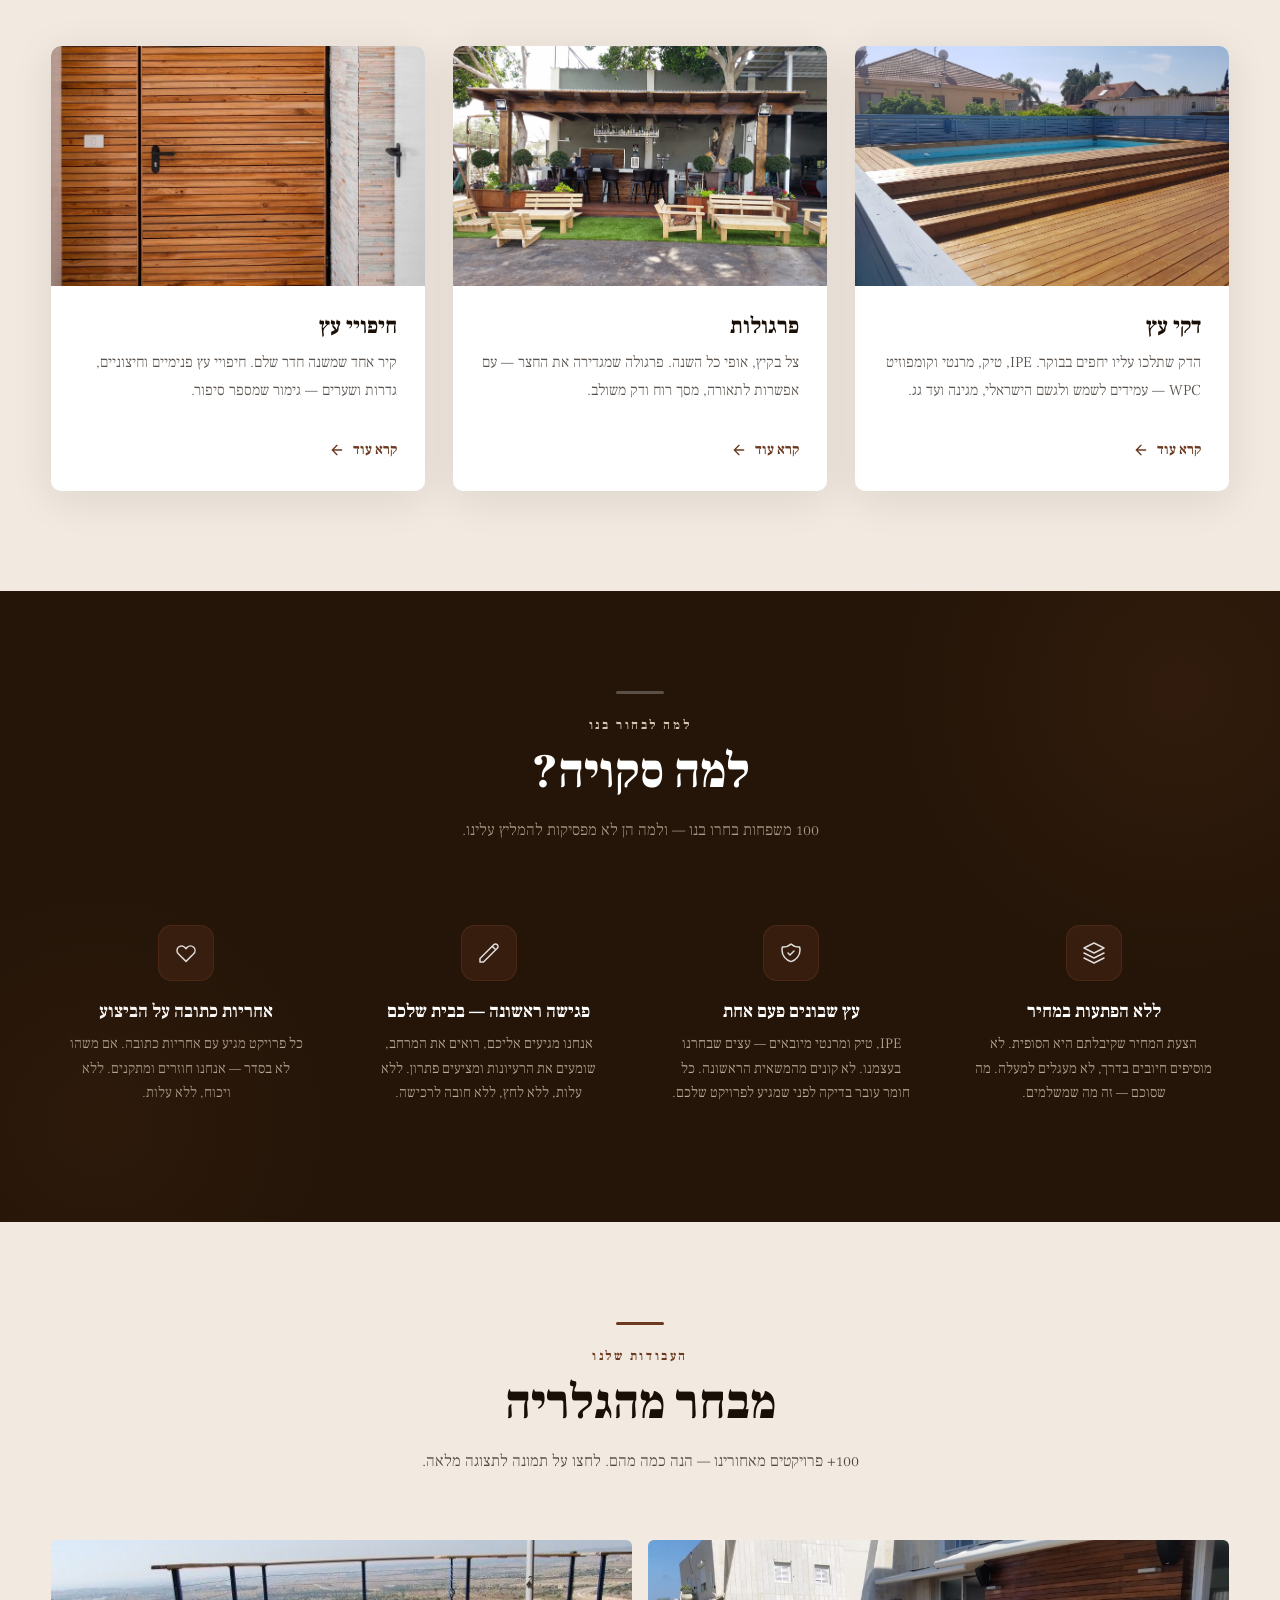
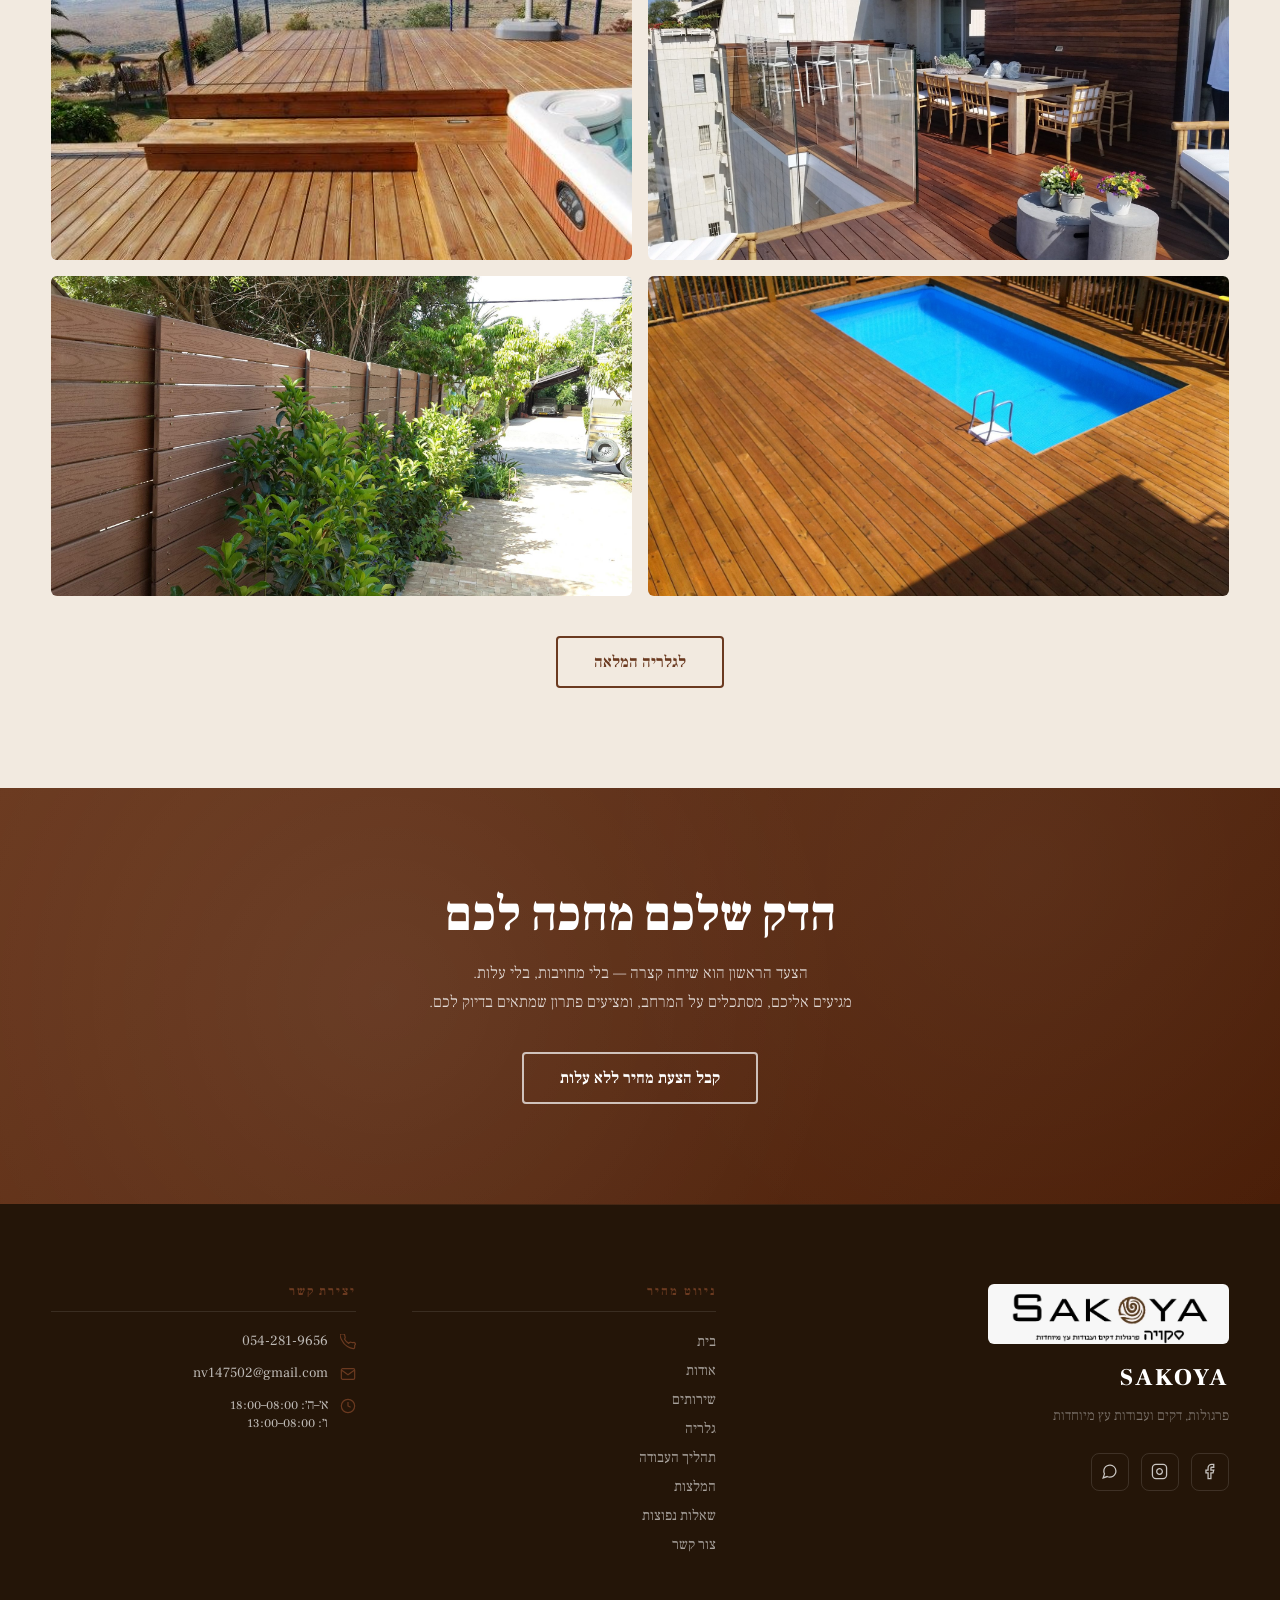
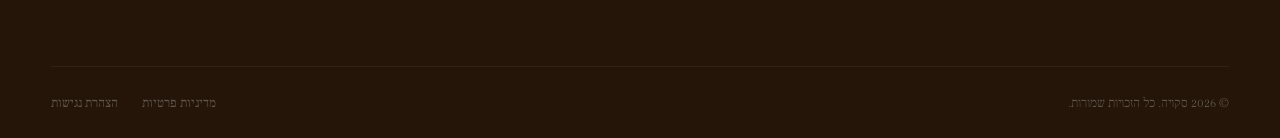
==== commit 7af6fbcb: "a11y: fix 4 WCAG 2.1 AA issues - Lightbox: add Space key support on role=button elements (2.1.1) - L" ====
--- a/index.html
+++ b/index.html
@@ -560,7 +560,7 @@
   <div class="scroll-progress" aria-hidden="true"></div>
 
   <!-- Mobile sticky CTA -->
-  <div class="mobile-cta-bar" aria-hidden="true">
+  <div class="mobile-cta-bar" role="region" aria-label="כפתורי קשר מהיר">
     <a href="tel:+972542819656" class="btn btn-outline">
       <svg viewBox="0 0 24 24" width="18" height="18" fill="none" stroke="currentColor" stroke-width="2" aria-hidden="true"><path d="M22 16.92v3a2 2 0 01-2.18 2 19.79 19.79 0 01-8.63-3.07A19.5 19.5 0 013.07 9.8 19.79 19.79 0 01.02 1.18 2 2 0 012 0h3a2 2 0 012 1.72c.127.96.361 1.903.7 2.81a2 2 0 01-.45 2.11L6.91 7.91a16 16 0 006.18 6.18l1.27-1.27a2 2 0 012.11-.45c.907.339 1.85.573 2.81.7A2 2 0 0122 16.92z"/></svg>
       התקשר עכשיו
--- a/styles.css
+++ b/styles.css
@@ -742,7 +742,7 @@
   flex-wrap: wrap;
   gap: 12px;
   font-size: 0.82rem;
-  opacity: 0.55;
+  opacity: 0.72; /* a11y: was 0.55 — raises contrast to ~5.5:1 on dark footer */
 }
 .footer-bottom a:hover { opacity: 1; color: #fff; }
 .footer-bottom-links { display: flex; gap: 20px; }
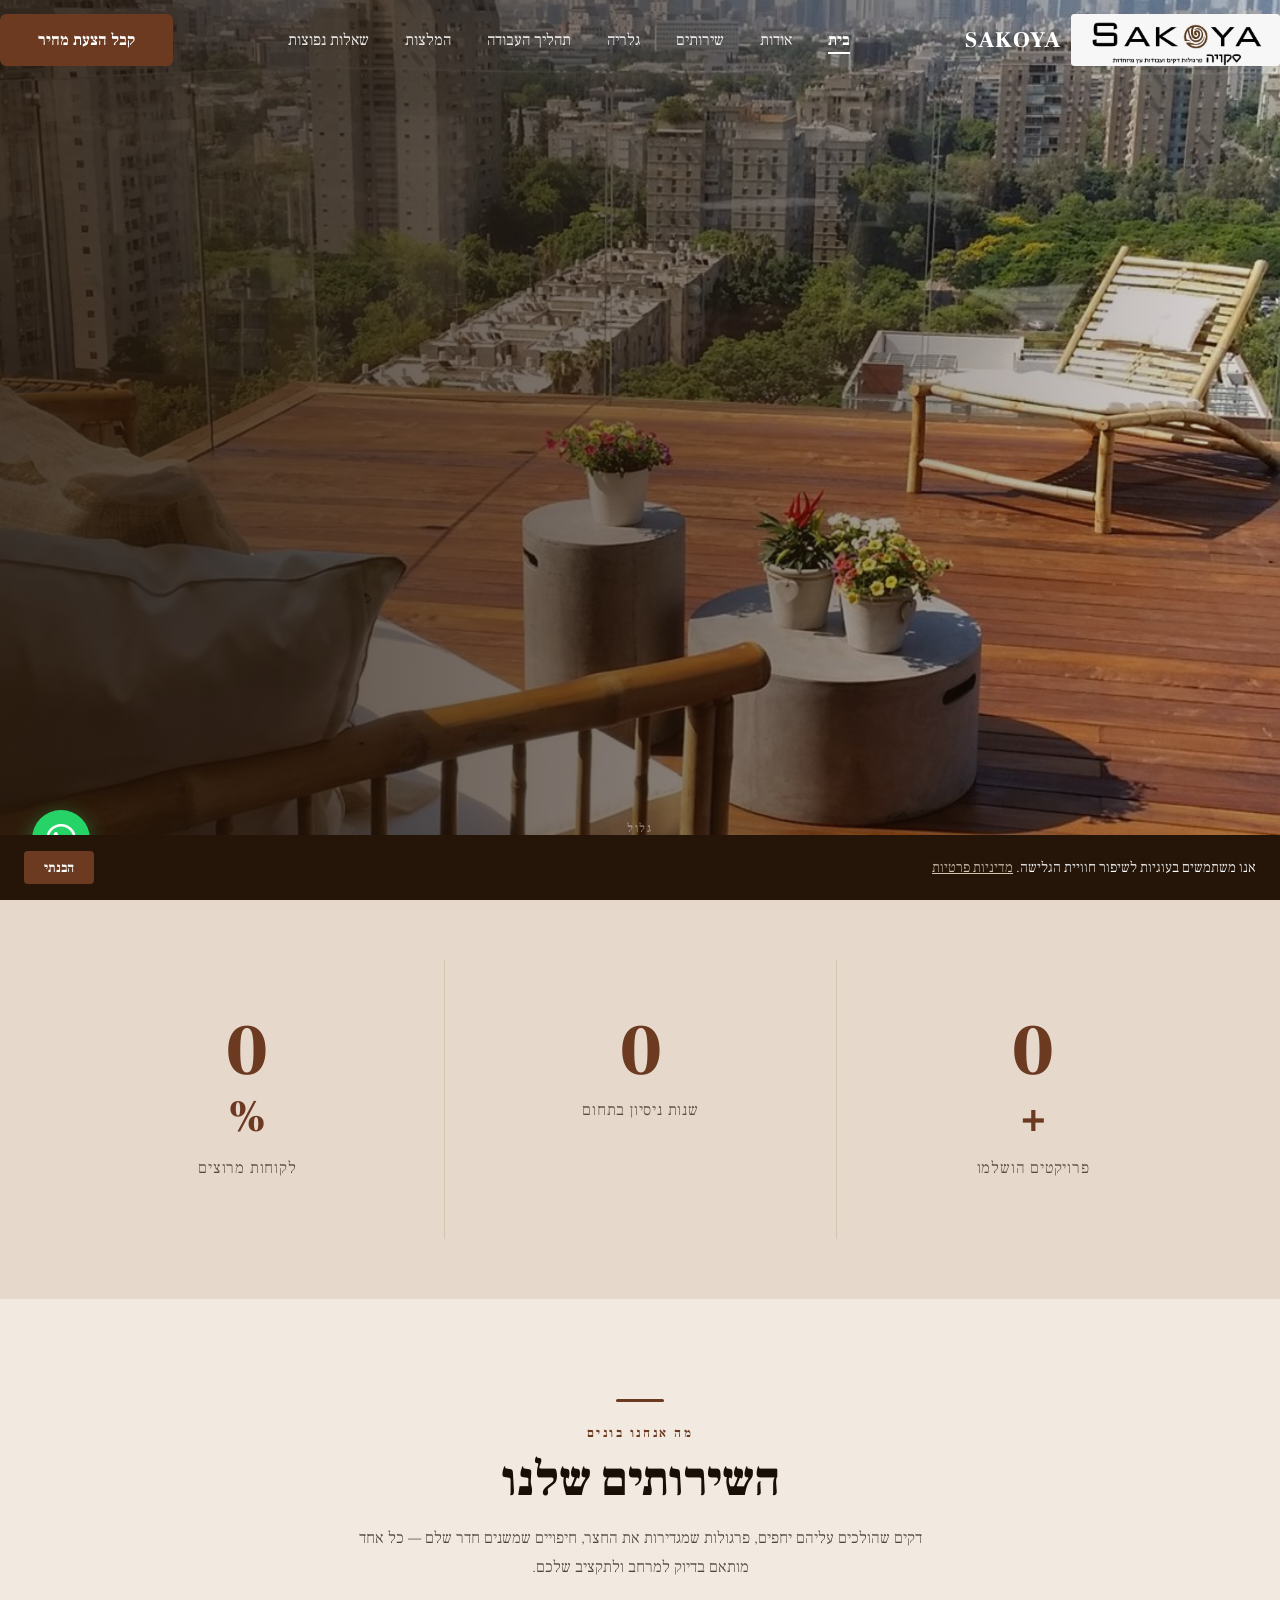
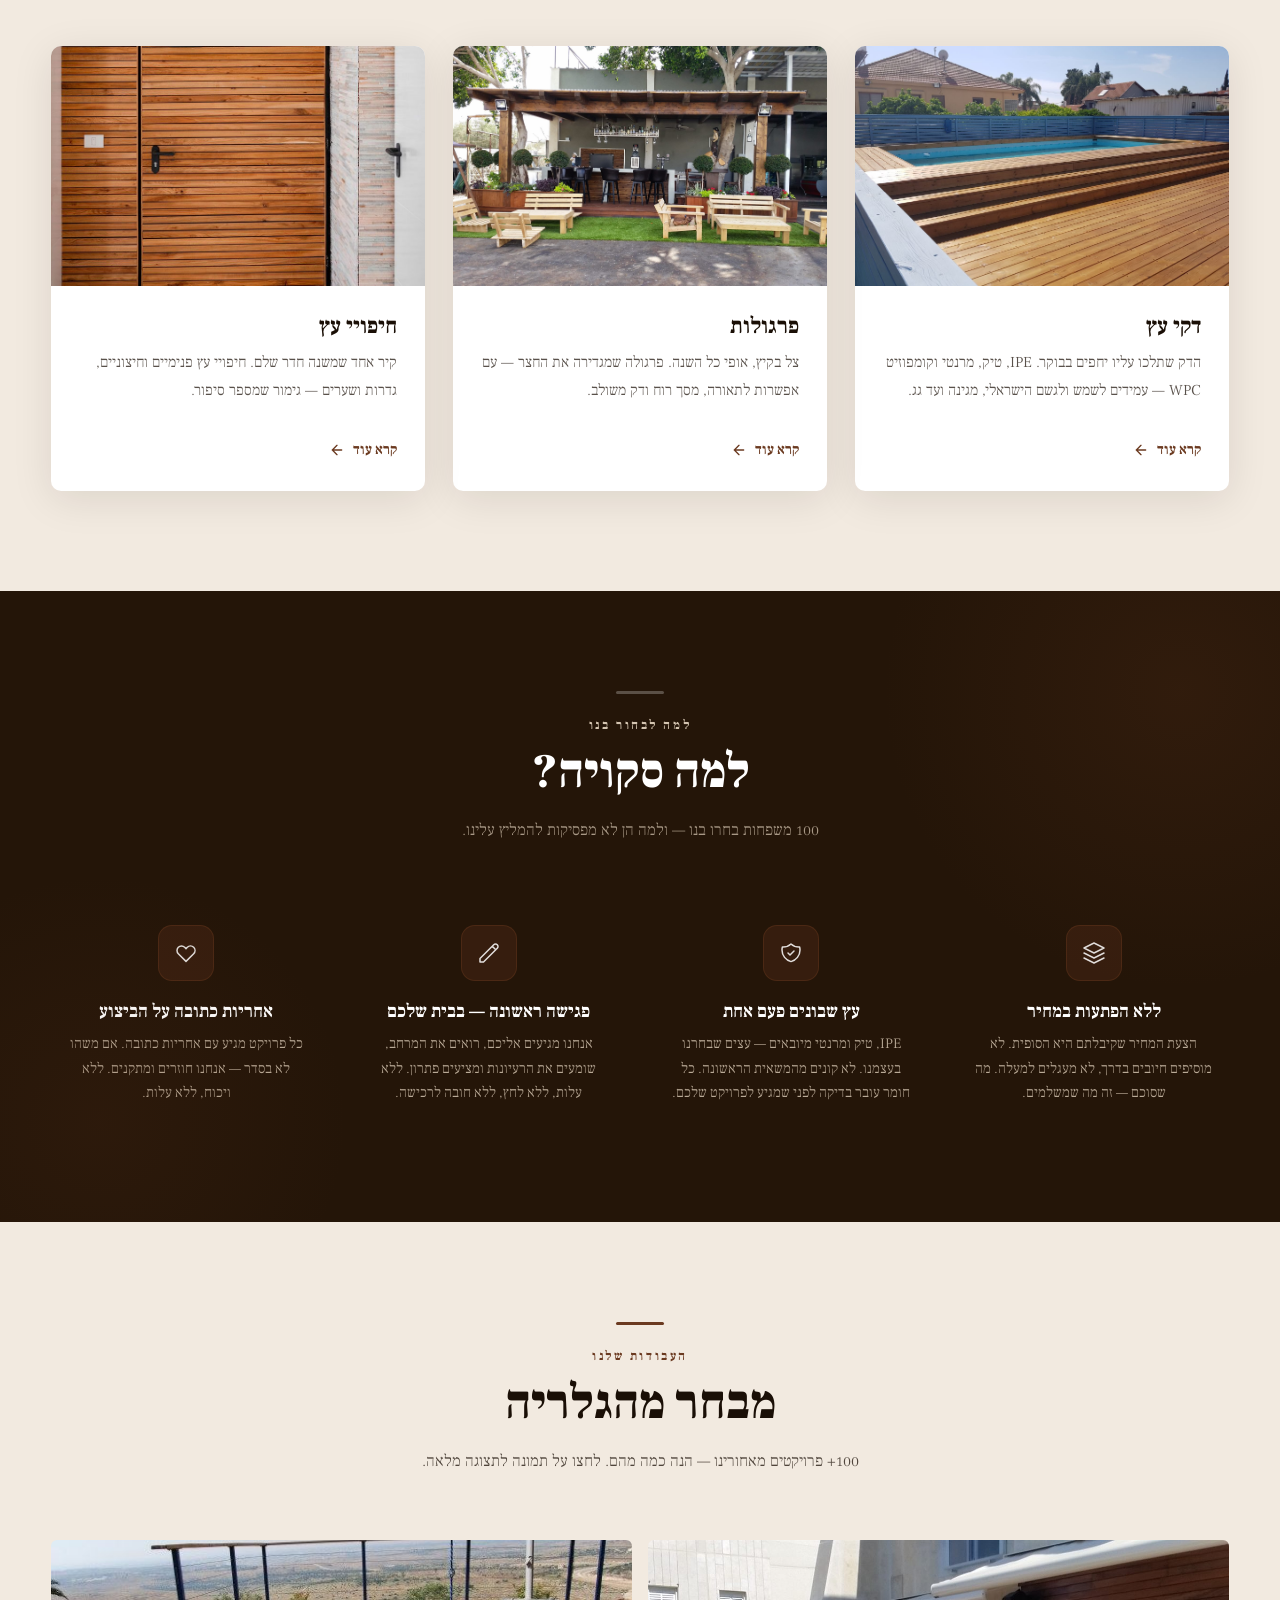
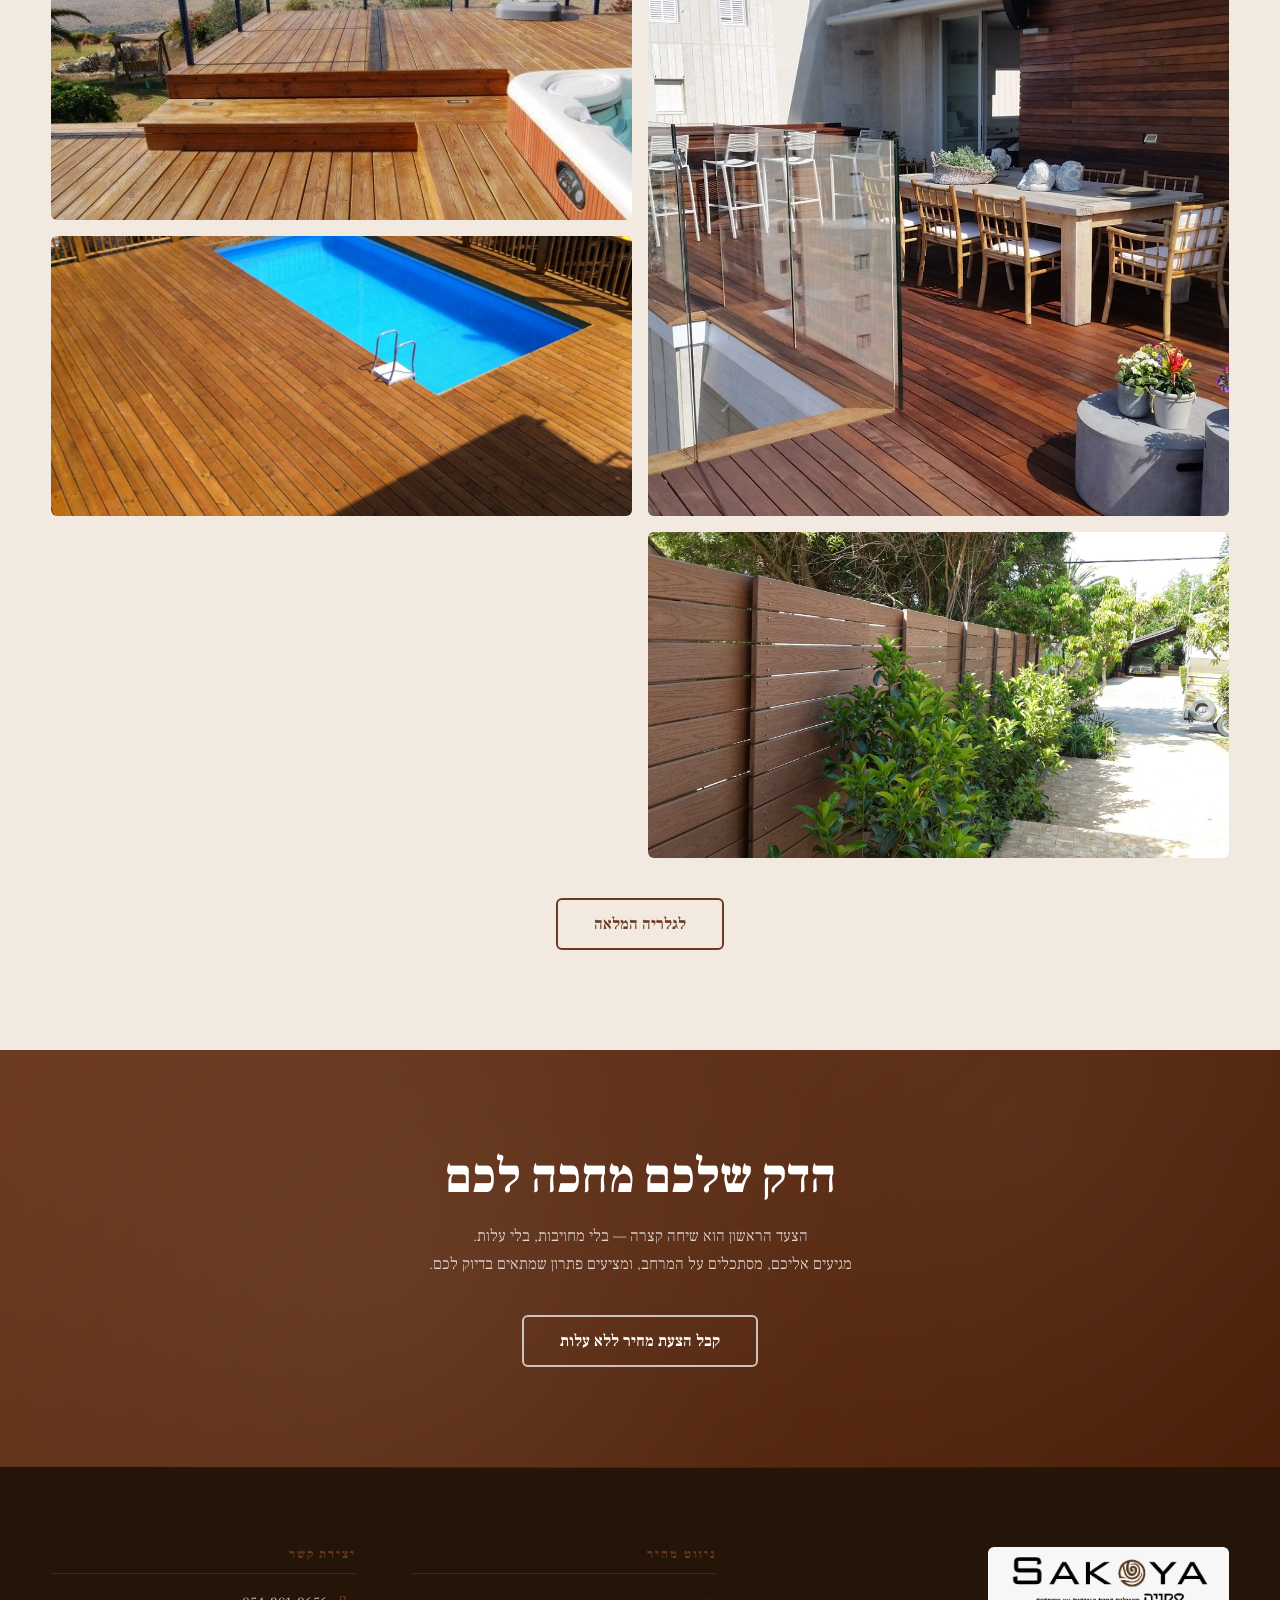
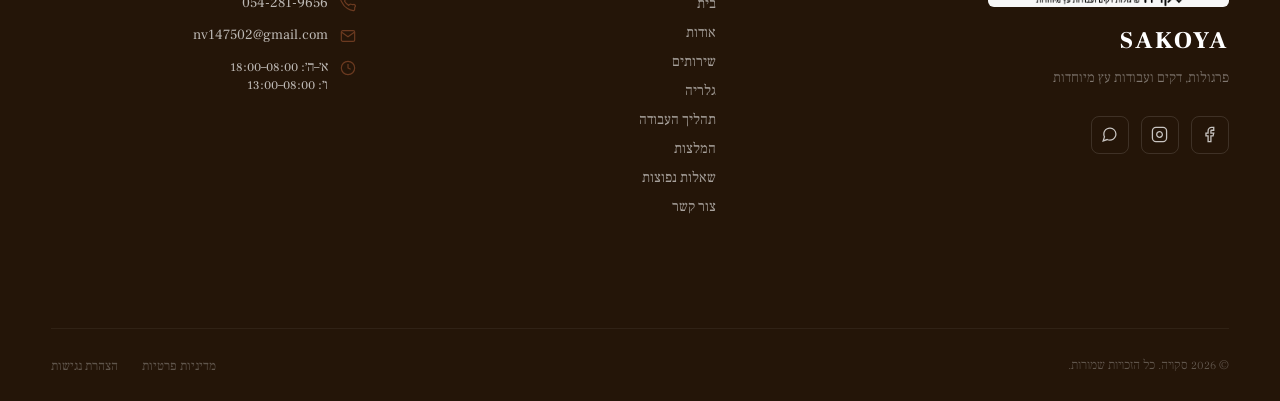
==== commit d8854dbf: "security: add HTTP security headers via netlify.toml - Add X-Frame-Options, X-Content-Type-Options, " ====
--- a/index.html
+++ b/index.html
@@ -83,9 +83,6 @@
   </script>
   -->
 
-  <!-- Security headers (set via server, noted here for reference) -->
-  <!-- X-Frame-Options: DENY -->
-  <!-- X-Content-Type-Options: nosniff -->
 </head>
 
 <body>
--- a/styles.css
+++ b/styles.css
@@ -17,7 +17,7 @@
   --nav-h:         80px;
   --container:     1280px;
   --section-py:    100px;
-  --radius:        4px;
+  --radius:        6px;
   --transition:    0.3s ease;
   --shadow:        0 8px 40px rgba(26,15,6,0.10);
   --shadow-deep:   0 24px 64px rgba(26,15,6,0.20);
@@ -427,11 +427,10 @@
 .hero-sub {
   font-size: 1.2rem;
   font-weight: 300;
-  opacity: 0.88;
   margin-bottom: 44px;
   max-width: 480px;
   line-height: 1.7;
-  opacity: 0;
+  opacity: 0; /* animated to 0.88 by GSAP */
 }
 .hero-actions {
   display: flex;
@@ -599,9 +598,13 @@
 .gallery-preview-grid {
   display: grid;
   grid-template-columns: repeat(2, 1fr);
-  grid-template-rows: 320px 320px;
+  grid-template-rows: 280px 280px;
   gap: 16px;
   margin-bottom: 40px;
+}
+/* First image spans both rows — editorial hierarchy */
+.gallery-preview-grid .gallery-item:first-child {
+  grid-row: 1 / 3;
 }
 .gallery-item {
   position: relative;
@@ -920,6 +923,15 @@
     opacity: 1 !important;
     transform: none !important;
   }
+}
+
+/* ── No-JS fallback: show hero content if JS didn't run ── */
+html:not(.js) .hero-title .word,
+html:not(.js) .hero-label,
+html:not(.js) .hero-sub,
+html:not(.js) .hero-actions {
+  opacity: 1 !important;
+  transform: none !important;
 }
 
 /* ── Focus visible ── */
